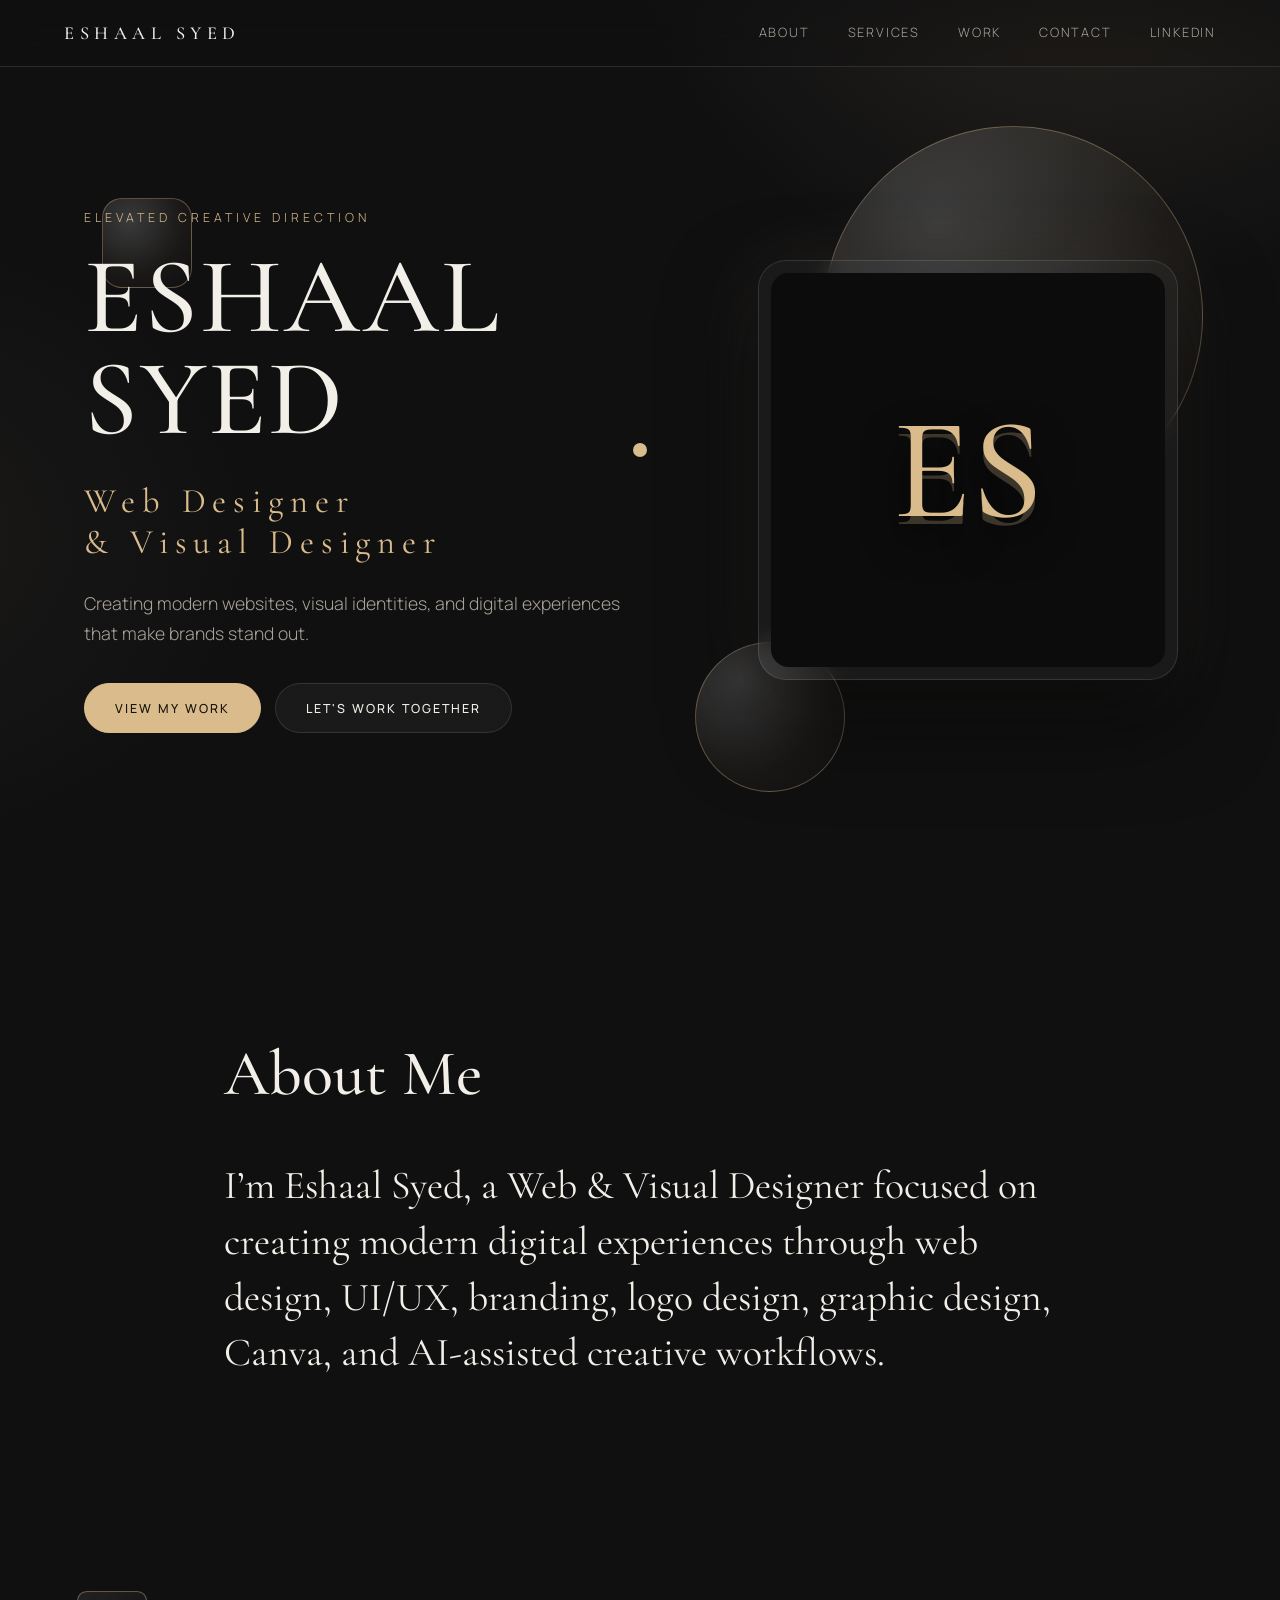
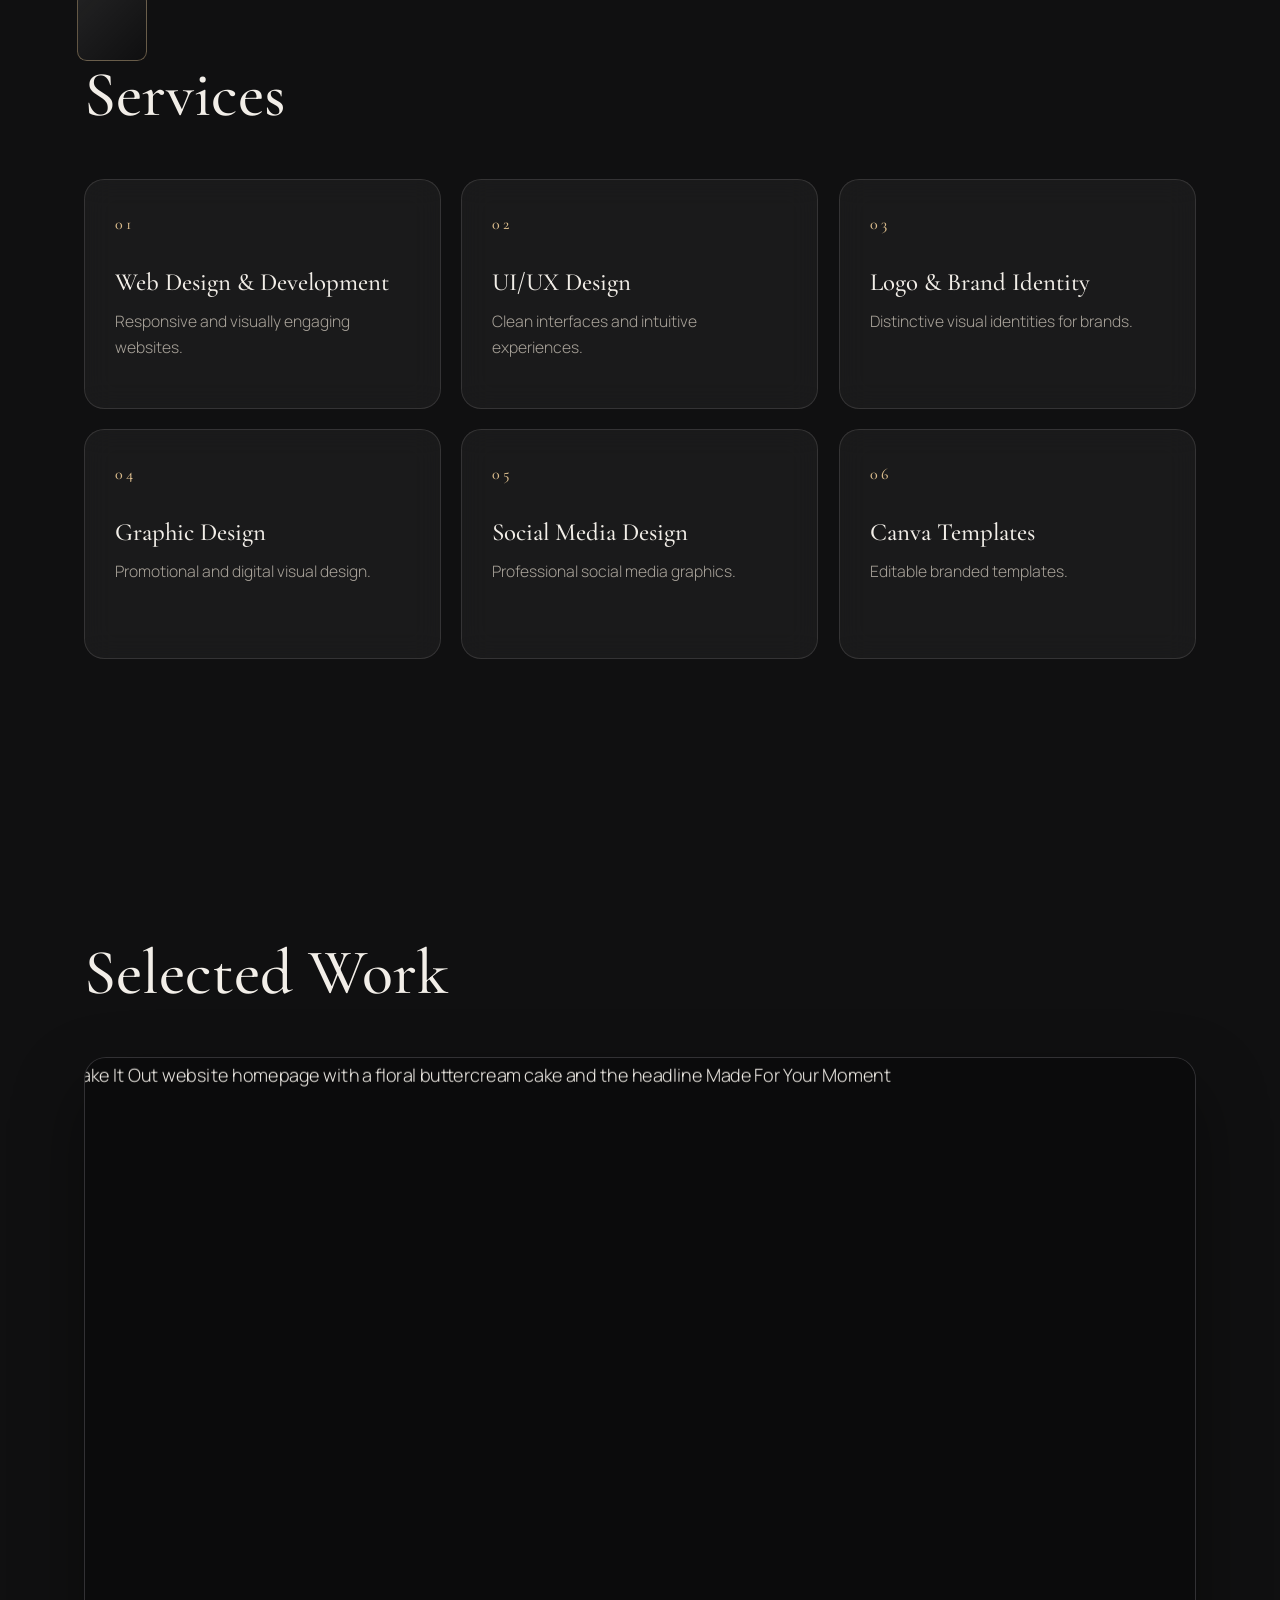
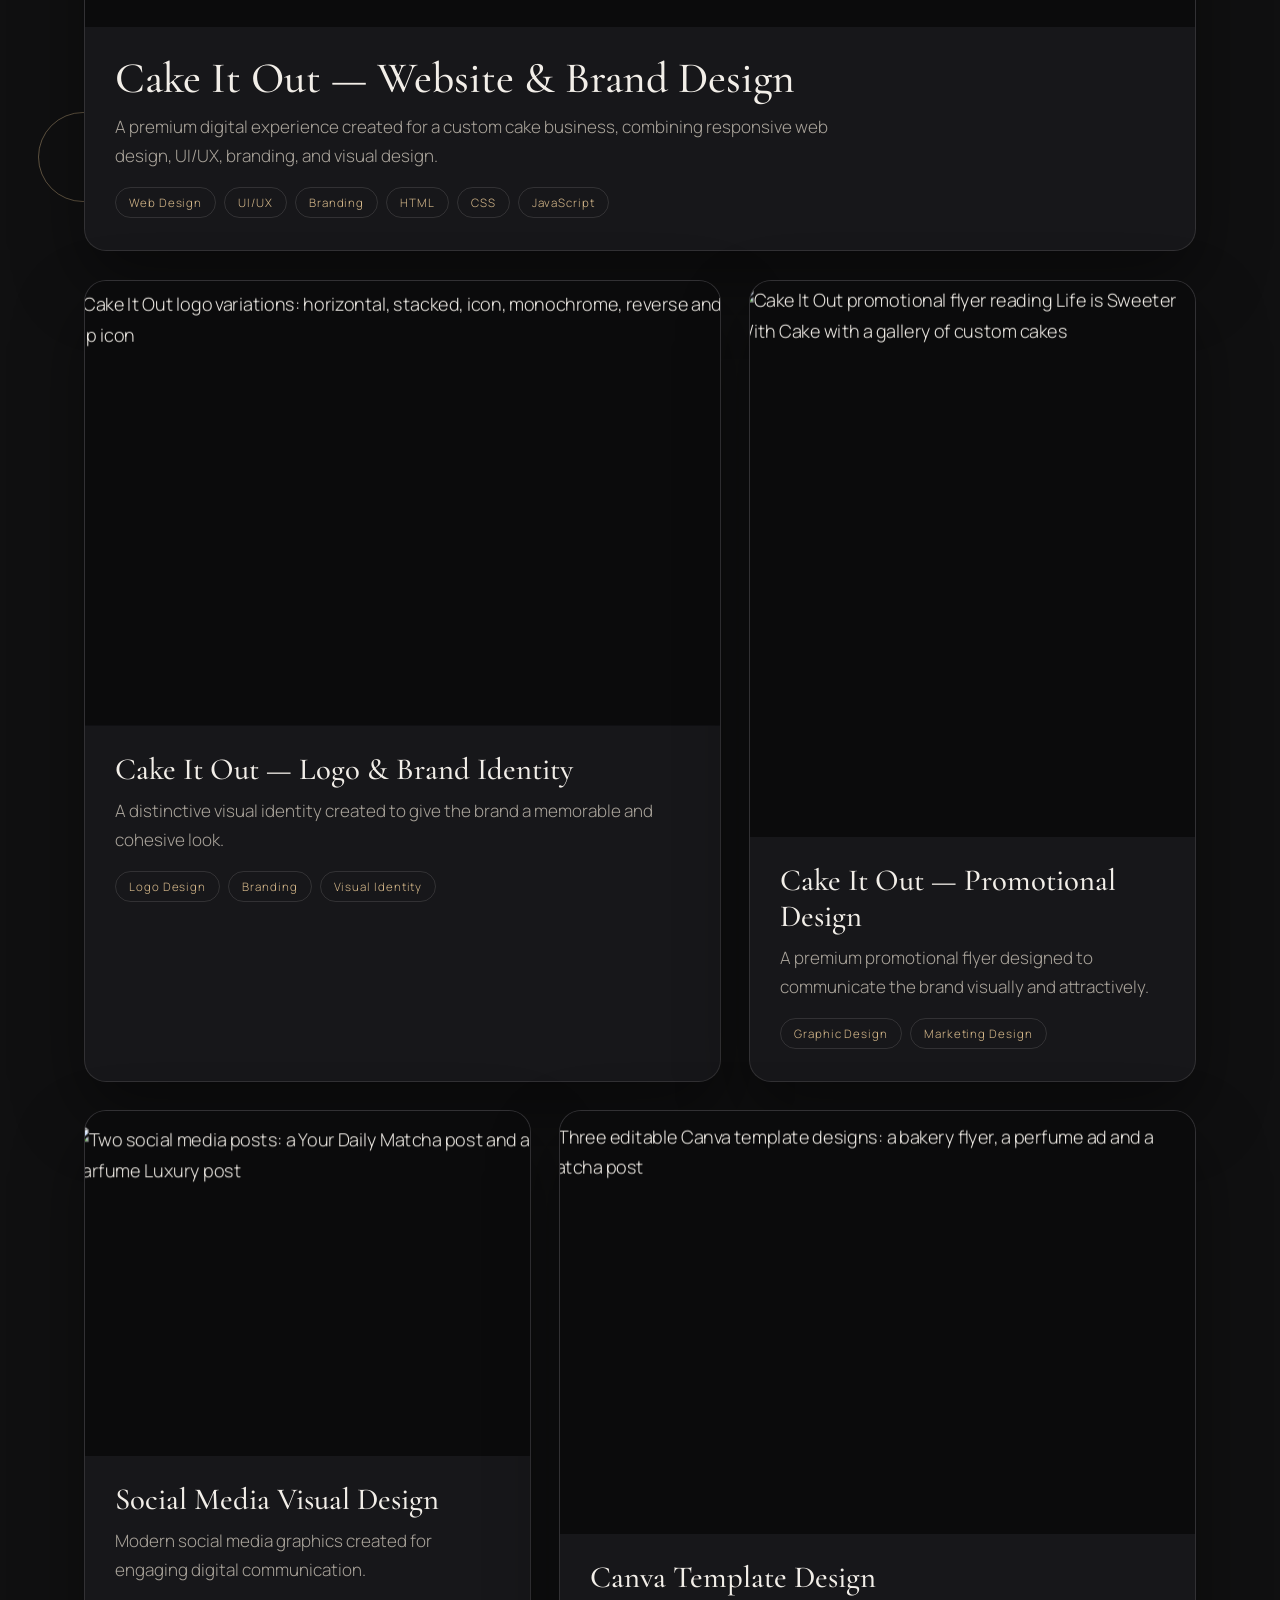
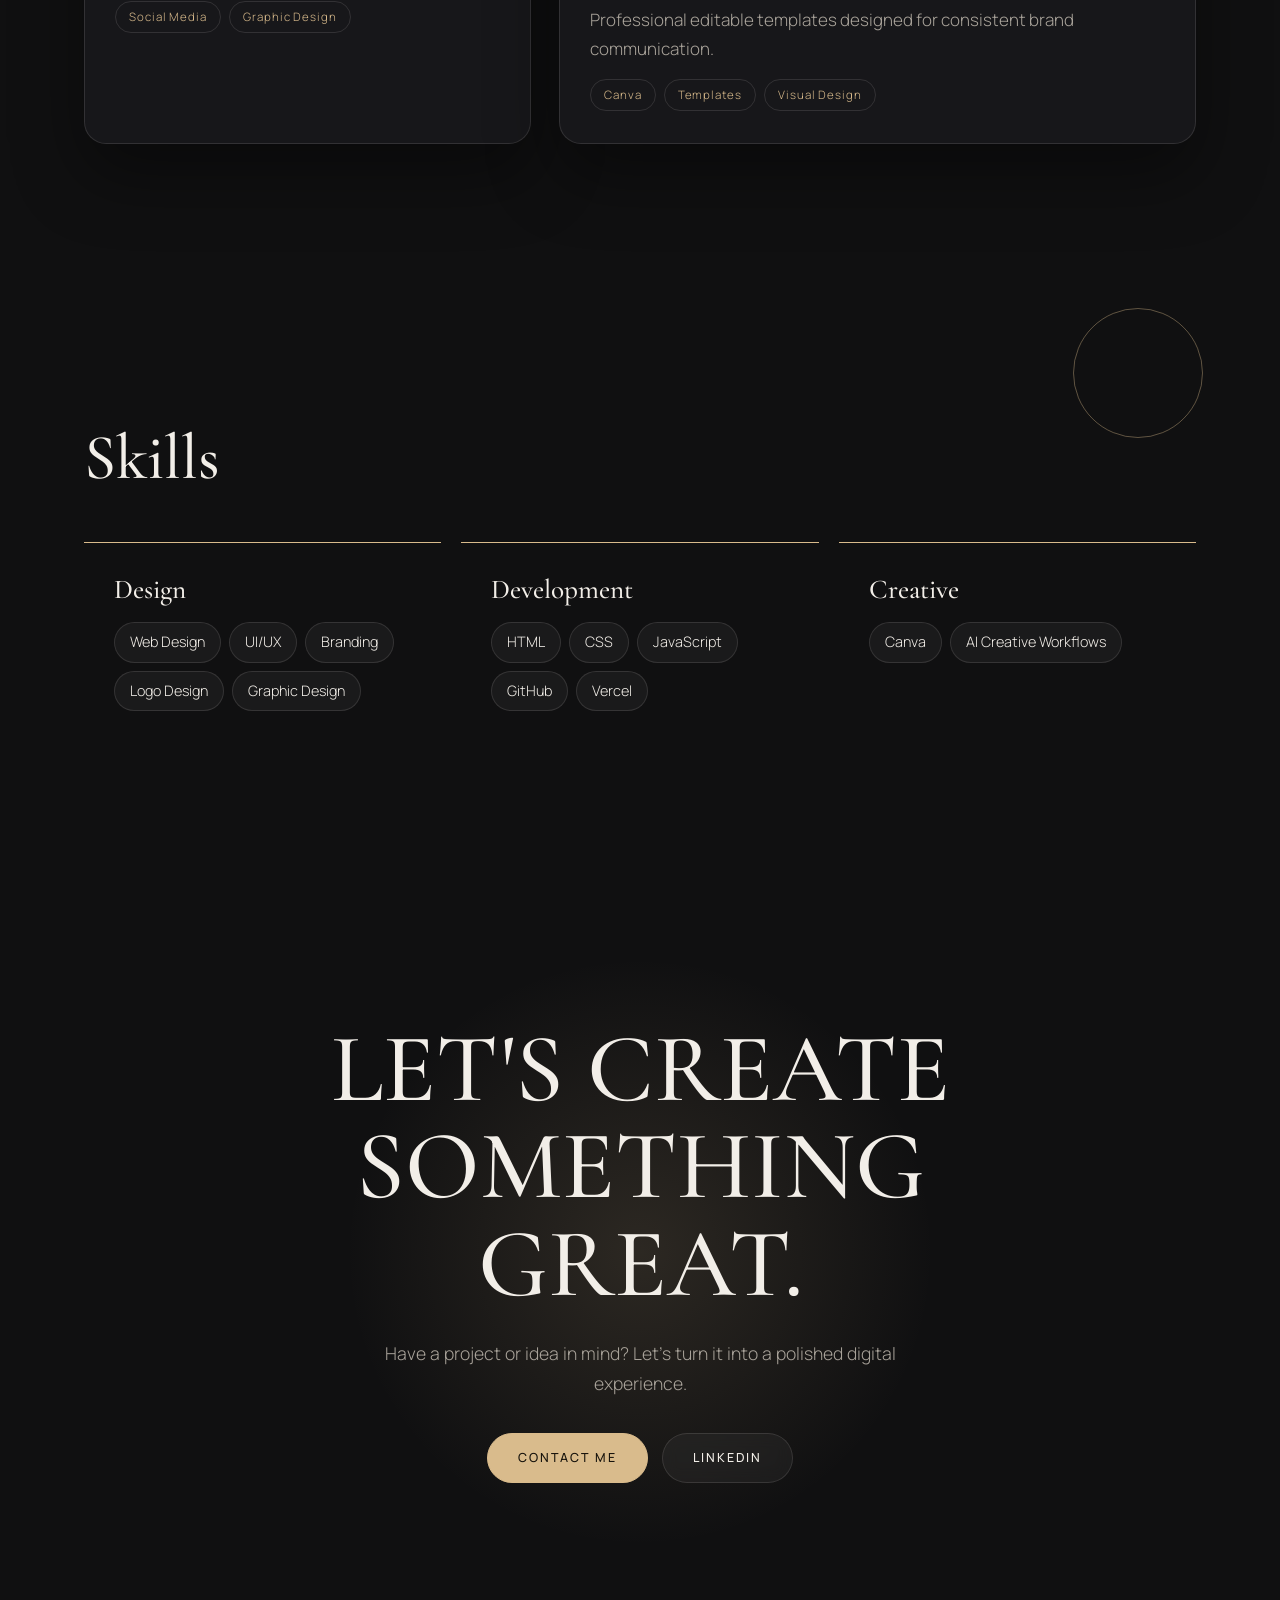
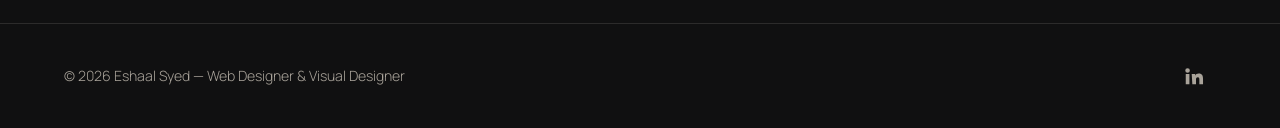
==== index.html @ ae402725 "files" ====
<!DOCTYPE html>
<html lang="en">
<head>
<meta charset="UTF-8">
<meta name="viewport" content="width=device-width, initial-scale=1, viewport-fit=cover">
<title>Eshaal Syed — Web Designer &amp; Visual Designer</title>
<meta name="description" content="Portfolio of Eshaal Syed: web design, UI/UX, branding, logo and graphic design.">
<meta name="theme-color" content="#101011">
<link rel="icon" href="images/eshaal-profile.png">
<link rel="preconnect" href="https://fonts.googleapis.com">
<link rel="preconnect" href="https://fonts.gstatic.com" crossorigin>
<link href="https://fonts.googleapis.com/css2?family=Cormorant+Garamond:wght@400;500;600&family=Manrope:wght@300;400;500;600&display=swap" rel="stylesheet">
<link rel="stylesheet" href="style.css">
</head>
<body>
<a class="skip" href="#about">Skip to content</a>
<div class="cursor" aria-hidden="true"><span>VIEW</span></div>

<header class="nav" id="nav">
  <a class="brand" href="#top">ESHAAL SYED</a>
  <button class="burger" aria-label="Open menu" aria-expanded="false" aria-controls="menu"><i></i><i></i></button>
  <nav id="menu" aria-label="Main">
    <a href="#about">About</a>
    <a href="#services">Services</a>
    <a href="#work">Work</a>
    <a href="#contact">Contact</a>
    <a href="https://www.linkedin.com/in/eshaal-syed-design" target="_blank" rel="noopener">LinkedIn</a>
  </nav>
</header>

<main id="top">
<section class="hero">
  <div class="orbs" aria-hidden="true"><b></b><b></b><b></b></div>
  <canvas id="scene" aria-hidden="true"></canvas>
  <div class="wrap hero-grid">
    <div class="hero-copy">
      <p class="kicker rv">Elevated creative direction</p>
      <h1><span class="line"><span>ESHAAL SYED</span></span></h1>
      <h2 class="sub rv">Web Designer<br>&amp; Visual Designer</h2>
      <p class="lead rv">Creating modern websites, visual identities, and digital experiences that make brands stand out.</p>
      <div class="btns rv">
        <a class="btn gold magnetic" href="#work">VIEW MY WORK</a>
        <a class="btn ghost magnetic" href="#contact">LET'S WORK TOGETHER</a>
      </div>
    </div>
    <div class="hero-art rv">
      <div class="portrait tilt">
        <img src="images/eshaal-profile.png" width="1000" height="1000" alt="Eshaal Syed monogram logo: a serif E with a gold script S and the tagline Elevated Creative Direction" fetchpriority="high"
             onerror="this.replaceWith(Object.assign(document.createElement('div'),{className:'mono',textContent:'ES'}))">
      </div>
    </div>
  </div>
</section>

<section id="about" class="sec">
  <div class="wrap narrow">
    <h2 class="h rv">About Me</h2>
    <p class="about rv">I’m Eshaal Syed, a Web &amp; Visual Designer focused on creating modern digital experiences through web design, UI/UX, branding, logo design, graphic design, Canva, and AI-assisted creative workflows.</p>
  </div>
</section>

<section id="services" class="sec">
  <div class="wrap">
    <h2 class="h rv">Services</h2>
    <div class="services">
      <div class="svc glass tilt rv"><span class="n">01</span><h3>Web Design &amp; Development</h3><p>Responsive and visually engaging websites.</p></div>
      <div class="svc glass tilt rv"><span class="n">02</span><h3>UI/UX Design</h3><p>Clean interfaces and intuitive experiences.</p></div>
      <div class="svc glass tilt rv"><span class="n">03</span><h3>Logo &amp; Brand Identity</h3><p>Distinctive visual identities for brands.</p></div>
      <div class="svc glass tilt rv"><span class="n">04</span><h3>Graphic Design</h3><p>Promotional and digital visual design.</p></div>
      <div class="svc glass tilt rv"><span class="n">05</span><h3>Social Media Design</h3><p>Professional social media graphics.</p></div>
      <div class="svc glass tilt rv"><span class="n">06</span><h3>Canva Templates</h3><p>Editable branded templates.</p></div>
    </div>
  </div>
</section>

<section id="work" class="sec">
  <div class="wrap">
    <h2 class="h rv">Selected Work</h2>
    <div class="work">
      <article class="project p1 rv" data-cursor>
        <div class="tilt card">
          <div class="media"><img src="images/cake-it-out-website.png" width="1440" height="900" loading="lazy" alt="Cake It Out website homepage with a floral buttercream cake and the headline Made For Your Moment"></div>
          <div class="info"><h3>Cake It Out — Website &amp; Brand Design</h3>
          <p>A premium digital experience created for a custom cake business, combining responsive web design, UI/UX, branding, and visual design.</p>
          <ul class="tags"><li>Web Design</li><li>UI/UX</li><li>Branding</li><li>HTML</li><li>CSS</li><li>JavaScript</li></ul></div>
        </div>
      </article>
      <article class="project p2 rv" data-cursor>
        <div class="tilt card">
          <div class="media"><img src="images/cake-it-out-logo.png" width="1536" height="1024" loading="lazy" alt="Cake It Out logo variations: horizontal, stacked, icon, monochrome, reverse and app icon"></div>
          <div class="info"><h3>Cake It Out — Logo &amp; Brand Identity</h3>
          <p>A distinctive visual identity created to give the brand a memorable and cohesive look.</p>
          <ul class="tags"><li>Logo Design</li><li>Branding</li><li>Visual Identity</li></ul></div>
        </div>
      </article>
      <article class="project p3 rv" data-cursor>
        <div class="tilt card">
          <div class="media top"><img src="images/cake-it-out-flyer.png" width="1024" height="1536" loading="lazy" alt="Cake It Out promotional flyer reading Life is Sweeter With Cake with a gallery of custom cakes"></div>
          <div class="info"><h3>Cake It Out — Promotional Design</h3>
          <p>A premium promotional flyer designed to communicate the brand visually and attractively.</p>
          <ul class="tags"><li>Graphic Design</li><li>Marketing Design</li></ul></div>
        </div>
      </article>
      <article class="project p4 rv" data-cursor>
        <div class="tilt card">
          <div class="media"><img src="images/social-media-designs.png" width="1600" height="1000" loading="lazy" alt="Two social media posts: a Your Daily Matcha post and a Parfume Luxury post"></div>
          <div class="info"><h3>Social Media Visual Design</h3>
          <p>Modern social media graphics created for engaging digital communication.</p>
          <ul class="tags"><li>Social Media</li><li>Graphic Design</li></ul></div>
        </div>
      </article>
      <article class="project p5 rv" data-cursor>
        <div class="tilt card">
          <div class="media"><img src="images/canva-templates.png" width="1600" height="1000" loading="lazy" alt="Three editable Canva template designs: a bakery flyer, a perfume ad and a matcha post"></div>
          <div class="info"><h3>Canva Template Design</h3>
          <p>Professional editable templates designed for consistent brand communication.</p>
          <ul class="tags"><li>Canva</li><li>Templates</li><li>Visual Design</li></ul></div>
        </div>
      </article>
    </div>
  </div>
</section>

<section id="skills" class="sec">
  <div class="wrap">
    <h2 class="h rv">Skills</h2>
    <div class="skills">
      <div class="rv"><h3>Design</h3><ul><li>Web Design</li><li>UI/UX</li><li>Branding</li><li>Logo Design</li><li>Graphic Design</li></ul></div>
      <div class="rv"><h3>Development</h3><ul><li>HTML</li><li>CSS</li><li>JavaScript</li><li>GitHub</li><li>Vercel</li></ul></div>
      <div class="rv"><h3>Creative</h3><ul><li>Canva</li><li>AI Creative Workflows</li></ul></div>
    </div>
  </div>
</section>

<section id="contact" class="sec contact">
  <div class="wrap narrow">
    <h2 class="big rv">LET'S CREATE SOMETHING GREAT.</h2>
    <p class="lead rv">Have a project or idea in mind? Let’s turn it into a polished digital experience.</p>
    <div class="btns rv">
      <a class="btn gold magnetic" href="https://www.linkedin.com/in/eshaal-syed-design" target="_blank" rel="noopener">CONTACT ME</a>
      <a class="btn ghost magnetic" href="https://www.linkedin.com/in/eshaal-syed-design" target="_blank" rel="noopener">LINKEDIN</a>
    </div>
  </div>
</section>
</main>

<footer class="foot">
  <p>© 2026 Eshaal Syed — Web Designer &amp; Visual Designer</p>
  <a href="https://www.linkedin.com/in/eshaal-syed-design" target="_blank" rel="noopener" aria-label="Eshaal Syed on LinkedIn">
    <svg viewBox="0 0 24 24" width="22" height="22" fill="currentColor" aria-hidden="true"><path d="M4.98 3.5a2.5 2.5 0 1 1 0 5 2.5 2.5 0 0 1 0-5zM3 9.75h4V21H3zM9.5 9.75h3.8v1.6h.06c.53-1 1.82-2 3.75-2 4 0 4.74 2.6 4.74 6V21h-4v-5c0-1.2-.02-2.75-1.7-2.75s-1.96 1.3-1.96 2.65V21h-4z"/></svg>
  </a>
</footer>

<script type="module" src="script.js"></script>
</body>
</html>
---- style.css ----
:root{
  --bg:#101011; --bg2:#17171a; --ink:#f2eee8; --mute:#a9a39a; --gold:#d9bb8c; --line:rgba(242,238,232,.12);
  --glass:rgba(255,255,255,.045); --serif:"Cormorant Garamond",Georgia,serif; --sans:"Manrope",system-ui,sans-serif;
  --pad:clamp(20px,5vw,72px);
}
*{box-sizing:border-box;margin:0;padding:0}
html{scroll-behavior:smooth;scroll-padding-top:80px;-webkit-text-size-adjust:100%}
body{background:var(--bg);color:var(--ink);font:300 1.0625rem/1.7 var(--sans);overflow-x:hidden;
  background-image:radial-gradient(60vw 50vw at 85% -10%,rgba(217,187,140,.12),transparent 60%),radial-gradient(50vw 40vw at -10% 60%,rgba(217,187,140,.06),transparent 60%);background-attachment:fixed}
img{display:block;max-width:100%;height:auto}
a{color:inherit;text-decoration:none}
ul{list-style:none}
:focus-visible{outline:2px solid var(--gold);outline-offset:3px;border-radius:4px}
.skip{position:absolute;left:-999px;top:8px;background:var(--gold);color:#111;padding:8px 14px;z-index:99}
.skip:focus{left:8px}
.wrap{width:min(1240px,100%);margin:0 auto;padding:0 var(--pad)}
.narrow{max-width:960px}

/* nav */
.nav{position:fixed;inset:0 0 auto;z-index:50;display:flex;justify-content:space-between;align-items:center;padding:16px var(--pad);
  padding-top:calc(16px + env(safe-area-inset-top,0px));backdrop-filter:blur(16px) saturate(140%);-webkit-backdrop-filter:blur(16px) saturate(140%);
  background:linear-gradient(rgba(16,16,17,.6),rgba(16,16,17,.25));border-bottom:1px solid var(--line)}
.brand{font:500 1.15rem var(--serif);letter-spacing:.3em}
.nav nav{display:flex;gap:clamp(18px,3vw,38px);font-size:.8rem;letter-spacing:.14em;text-transform:uppercase}
.nav nav a{position:relative;padding:6px 0;color:var(--mute);transition:color .3s}
.nav nav a:hover{color:var(--ink)}
.nav nav a::after{content:"";position:absolute;left:0;bottom:0;height:1px;width:100%;background:var(--gold);transform:scaleX(0);transform-origin:left;transition:transform .35s}
.nav nav a:hover::after{transform:scaleX(1)}
.burger{display:none;background:none;border:0;width:44px;height:44px;position:relative;cursor:pointer;color:var(--ink)}
.burger i{position:absolute;left:11px;right:11px;height:1.5px;background:currentColor;transition:transform .3s,top .3s}
.burger i:first-child{top:18px}.burger i:last-child{top:25px}
.burger[aria-expanded=true] i:first-child{top:21px;transform:rotate(45deg)}
.burger[aria-expanded=true] i:last-child{top:21px;transform:rotate(-45deg)}

/* hero */
.hero{position:relative;min-height:100svh;display:flex;align-items:center;padding:110px 0 70px;overflow:hidden}
#scene{position:absolute;inset:0;width:100%;height:100%;z-index:0;pointer-events:none;opacity:0;transition:opacity 1.2s}
.has3d #scene{opacity:1}
.hero-grid{position:relative;z-index:2;display:grid;grid-template-columns:1.15fr .85fr;gap:40px;align-items:center}
.kicker{font-size:.78rem;letter-spacing:.32em;text-transform:uppercase;color:var(--gold);margin-bottom:18px}
h1{font:500 clamp(2.9rem,8.4vw,7.4rem)/.95 var(--serif);letter-spacing:.02em}
h1 .line{display:block;overflow:hidden;padding-bottom:.08em}
h1 .line span{display:block}
.ready h1 .line span{transform:translateY(105%);animation:rise 1.2s .15s cubic-bezier(.2,.8,.2,1) forwards}
@keyframes rise{to{transform:none}}
.sub{font:400 clamp(1.3rem,2.7vw,2.15rem)/1.2 var(--serif);letter-spacing:.2em;color:var(--gold);margin:22px 0 26px}
.lead{max-width:34rem;color:var(--mute);font-size:1.1rem}
.btns{display:flex;flex-wrap:wrap;gap:14px;margin-top:34px}
.btn{display:inline-flex;align-items:center;justify-content:center;min-height:50px;padding:0 30px;border-radius:999px;font-size:.78rem;font-weight:500;letter-spacing:.16em;border:1px solid var(--gold);transition:background .3s,color .3s,box-shadow .3s,transform .25s}
.btn.gold{background:var(--gold);color:#17130c}
.btn.gold:hover{box-shadow:0 0 34px rgba(217,187,140,.4)}
.btn.ghost{color:var(--ink);border-color:var(--line);background:var(--glass);backdrop-filter:blur(8px)}
.btn.ghost:hover{border-color:var(--gold);color:var(--gold)}
.hero-art{display:flex;justify-content:center}
.portrait{width:min(420px,100%);aspect-ratio:1;border-radius:28px;border:1px solid var(--line);background:var(--glass);backdrop-filter:blur(10px);padding:12px;box-shadow:0 40px 90px rgba(0,0,0,.55),0 0 80px rgba(217,187,140,.1);animation:bob 7s ease-in-out infinite}
.portrait img,.mono{width:100%;height:100%;border-radius:18px;object-fit:cover}
.mono{display:grid;place-items:center;font:500 9rem var(--serif);color:var(--gold);background:#0c0c0d;text-shadow:0 8px 0 rgba(217,187,140,.25),0 20px 40px #000}
@keyframes bob{50%{translate:0 -14px}}

/* css fallback orbs (hidden when WebGL runs) */
.orbs{position:absolute;inset:0;z-index:0;overflow:hidden;transition:opacity 1s}
.has3d .orbs{opacity:0;visibility:hidden}
.orbs b{position:absolute;border-radius:50%;border:1px solid rgba(217,187,140,.35);background:radial-gradient(circle at 30% 25%,rgba(255,255,255,.18),rgba(217,187,140,.05) 60%,transparent);animation:bob 9s ease-in-out infinite}
.orbs b:nth-child(1){width:min(34vw,380px);aspect-ratio:1;right:6%;top:14%}
.orbs b:nth-child(2){width:min(14vw,150px);aspect-ratio:1;right:34%;bottom:12%;animation-delay:-3s}
.orbs b:nth-child(3){width:min(9vw,90px);aspect-ratio:1;left:8%;top:22%;animation-delay:-5s;border-radius:22%}

/* sections */
.sec{position:relative;padding:clamp(70px,11vw,140px) 0}
.h{font:500 clamp(2.2rem,5vw,4rem)/1.05 var(--serif);margin-bottom:clamp(28px,4vw,52px)}
.about{font:400 clamp(1.5rem,3.1vw,2.5rem)/1.4 var(--serif)}
.glass{background:var(--glass);border:1px solid var(--line);backdrop-filter:blur(14px);-webkit-backdrop-filter:blur(14px)}

/* tilt (shared) */
.tilt{position:relative;transform:perspective(1000px) rotateX(var(--rx,0deg)) rotateY(var(--ry,0deg));transition:transform .6s cubic-bezier(.2,.8,.2,1),box-shadow .4s,border-color .4s;will-change:transform}
.tilt.moving{transition:transform .08s linear,box-shadow .4s,border-color .4s}
.tilt::after{content:"";position:absolute;inset:0;border-radius:inherit;pointer-events:none;opacity:0;transition:opacity .4s;
  background:radial-gradient(circle 260px at var(--mx,50%) var(--my,50%),rgba(255,236,205,.16),transparent 70%)}
.tilt:hover::after{opacity:1}
@media (hover:none){.tilt:active{transform:scale(.985)}}

.services{display:grid;grid-template-columns:repeat(3,1fr);gap:20px}
.svc{padding:34px 30px 38px;border-radius:20px;min-height:230px}
.svc:hover{border-color:rgba(217,187,140,.5);box-shadow:0 24px 60px rgba(0,0,0,.45),0 0 40px rgba(217,187,140,.08)}
.n{display:block;font:500 1rem var(--serif);color:var(--gold);letter-spacing:.2em;margin-bottom:34px}
.svc h3{font:500 1.55rem/1.2 var(--serif);margin-bottom:10px}
.svc p{color:var(--mute);font-size:.98rem}

/* work */
.work{display:grid;grid-template-columns:repeat(12,1fr);gap:28px}
.p1{grid-column:span 12}.p2{grid-column:span 7}.p3{grid-column:span 5}.p4{grid-column:span 5}.p5{grid-column:span 7}
.project{display:block}
.card{border-radius:22px;overflow:hidden;background:var(--bg2);border:1px solid var(--line);height:100%;display:flex;flex-direction:column;box-shadow:0 30px 70px rgba(0,0,0,.4)}
.card:hover{border-color:rgba(217,187,140,.45);box-shadow:0 40px 90px rgba(0,0,0,.55),0 0 60px rgba(217,187,140,.1)}
.media{position:relative;overflow:hidden;aspect-ratio:3/2;background:#0b0b0c;flex:none}
.p1 .media{aspect-ratio:16/8.2}
.p3 .media,.p4 .media{aspect-ratio:4/3.1}
.p3 .media{aspect-ratio:4/5}
.p2 .media{aspect-ratio:3/2.1}
.media img{width:100%;height:100%;object-fit:cover;transform:translate3d(0,var(--py,0px),0) scale(1.06);transition:transform 1.1s cubic-bezier(.2,.8,.2,1)}
.media.top img{object-position:top}
.card:hover .media img{transform:translate3d(0,var(--py,0px),0) scale(1.1)}
.ready .project .media{clip-path:inset(0 0 100% 0);transition:clip-path 1.2s cubic-bezier(.7,0,.2,1)}
.ready .project.in .media{clip-path:inset(0)}
.info{padding:26px 30px 32px;display:flex;flex-direction:column;gap:10px}
.info h3{font:500 clamp(1.5rem,2.4vw,2.1rem)/1.15 var(--serif)}
.p1 .info h3{font-size:clamp(1.9rem,3.4vw,3rem)}
.info p{color:var(--mute);max-width:46rem}
.tags{display:flex;flex-wrap:wrap;gap:8px;margin-top:6px}
.tags li{font-size:.72rem;letter-spacing:.08em;padding:5px 13px;border:1px solid var(--line);border-radius:999px;color:var(--gold)}

/* skills */
.skills{display:grid;grid-template-columns:repeat(3,1fr);gap:20px}
.skills>div{padding:30px;border-top:1px solid var(--gold)}
.skills h3{font:500 1.7rem var(--serif);margin-bottom:16px}
.skills ul{display:flex;flex-wrap:wrap;gap:8px}
.skills li{padding:7px 15px;border-radius:999px;background:var(--glass);border:1px solid var(--line);font-size:.9rem;transition:border-color .3s,transform .3s}
.skills li:hover{border-color:var(--gold);transform:translateY(-3px)}

/* contact + footer */
.contact{text-align:center;overflow:hidden}
.contact::before{content:"";position:absolute;left:50%;top:50%;width:min(70vw,640px);aspect-ratio:1;translate:-50% -50%;border-radius:50%;background:radial-gradient(circle,rgba(217,187,140,.14),transparent 65%);z-index:-1}
.big{font:500 clamp(2.6rem,7.6vw,6.4rem)/1 var(--serif);margin-bottom:26px}
.contact .lead,.contact .btns{margin-inline:auto;justify-content:center}
.foot{display:flex;justify-content:space-between;align-items:center;gap:16px;padding:30px var(--pad) calc(30px + env(safe-area-inset-bottom,0px));border-top:1px solid var(--line);color:var(--mute);font-size:.88rem}
.foot a{display:grid;place-items:center;width:44px;height:44px;transition:color .3s}
.foot a:hover{color:var(--gold)}

/* decorative 3D (CSS) */
.deco{position:absolute;pointer-events:none;z-index:-1;transform-style:preserve-3d;perspective:600px;animation:bob 10s ease-in-out infinite}
.deco i{display:block;width:100%;height:100%;border-radius:50%;border:1px solid rgba(217,187,140,.4);animation:spin 18s linear infinite}
.deco.cube i{border-radius:14%;background:linear-gradient(135deg,rgba(255,255,255,.08),transparent)}
@keyframes spin{to{transform:rotateX(360deg) rotateY(360deg)}}

/* reveal */
.ready .rv{opacity:0;translate:0 34px;scale:.985;transition:opacity 1s cubic-bezier(.2,.8,.2,1),translate 1s cubic-bezier(.2,.8,.2,1),scale 1s,transform .6s cubic-bezier(.2,.8,.2,1),box-shadow .4s,border-color .4s}
.ready .rv.in{opacity:1;translate:0 0;scale:1}
.ready .tilt.moving{transition:transform .08s linear,opacity 1s,translate 1s,scale 1s,box-shadow .4s,border-color .4s}
.hero .rv{transition-delay:.45s}

/* cursor */
.cursor{position:fixed;left:0;top:0;width:14px;height:14px;margin:-7px 0 0 -7px;border-radius:50%;background:var(--gold);z-index:100;pointer-events:none;display:none;place-items:center;mix-blend-mode:normal;transition:width .35s,height .35s,margin .35s,background .3s}
.cursor span{font-size:.62rem;letter-spacing:.18em;font-weight:600;color:#17130c;opacity:0;transition:opacity .25s}
.cursor.view{width:92px;height:92px;margin:-46px 0 0 -46px}
.cursor.view span{opacity:1}
.cursor.link{width:40px;height:40px;margin:-20px 0 0 -20px;background:rgba(217,187,140,.25)}
@media (hover:hover) and (pointer:fine){.has-cursor{cursor:none}.has-cursor a,.has-cursor button{cursor:none}.has-cursor .cursor{display:grid}}

/* responsive */
@media (max-width:980px){
  .hero-grid{grid-template-columns:1fr}
  .hero-art{order:-1;justify-content:flex-start}.portrait{width:min(240px,60vw)}
  .services,.skills{grid-template-columns:1fr 1fr}
  .p2,.p3,.p4,.p5{grid-column:span 12}
  .p3 .media{aspect-ratio:4/4.4}
}
@media (max-width:720px){
  .burger{display:block}
  .nav nav{position:fixed;inset:0 0 0 auto;width:min(78vw,320px);flex-direction:column;justify-content:center;gap:26px;padding:40px;background:rgba(14,14,15,.96);border-left:1px solid var(--line);font-size:.95rem;transform:translateX(100%);transition:transform .45s cubic-bezier(.2,.8,.2,1)}
  .nav.open nav{transform:none}
  .services,.skills{grid-template-columns:1fr}
  .svc{min-height:0}.n{margin-bottom:18px}
  .info{padding:22px 22px 26px}
  .btn{width:100%}
  .foot{flex-direction:column-reverse;text-align:center}
  .work{gap:20px}
}
@media (prefers-reduced-motion:reduce){
  html{scroll-behavior:auto}
  *,*::before,*::after{animation:none!important;transition-duration:.01ms!important}
  .ready .rv,.ready .project .media{opacity:1;translate:none;scale:1;clip-path:none}
  .ready h1 .line span{transform:none}
}
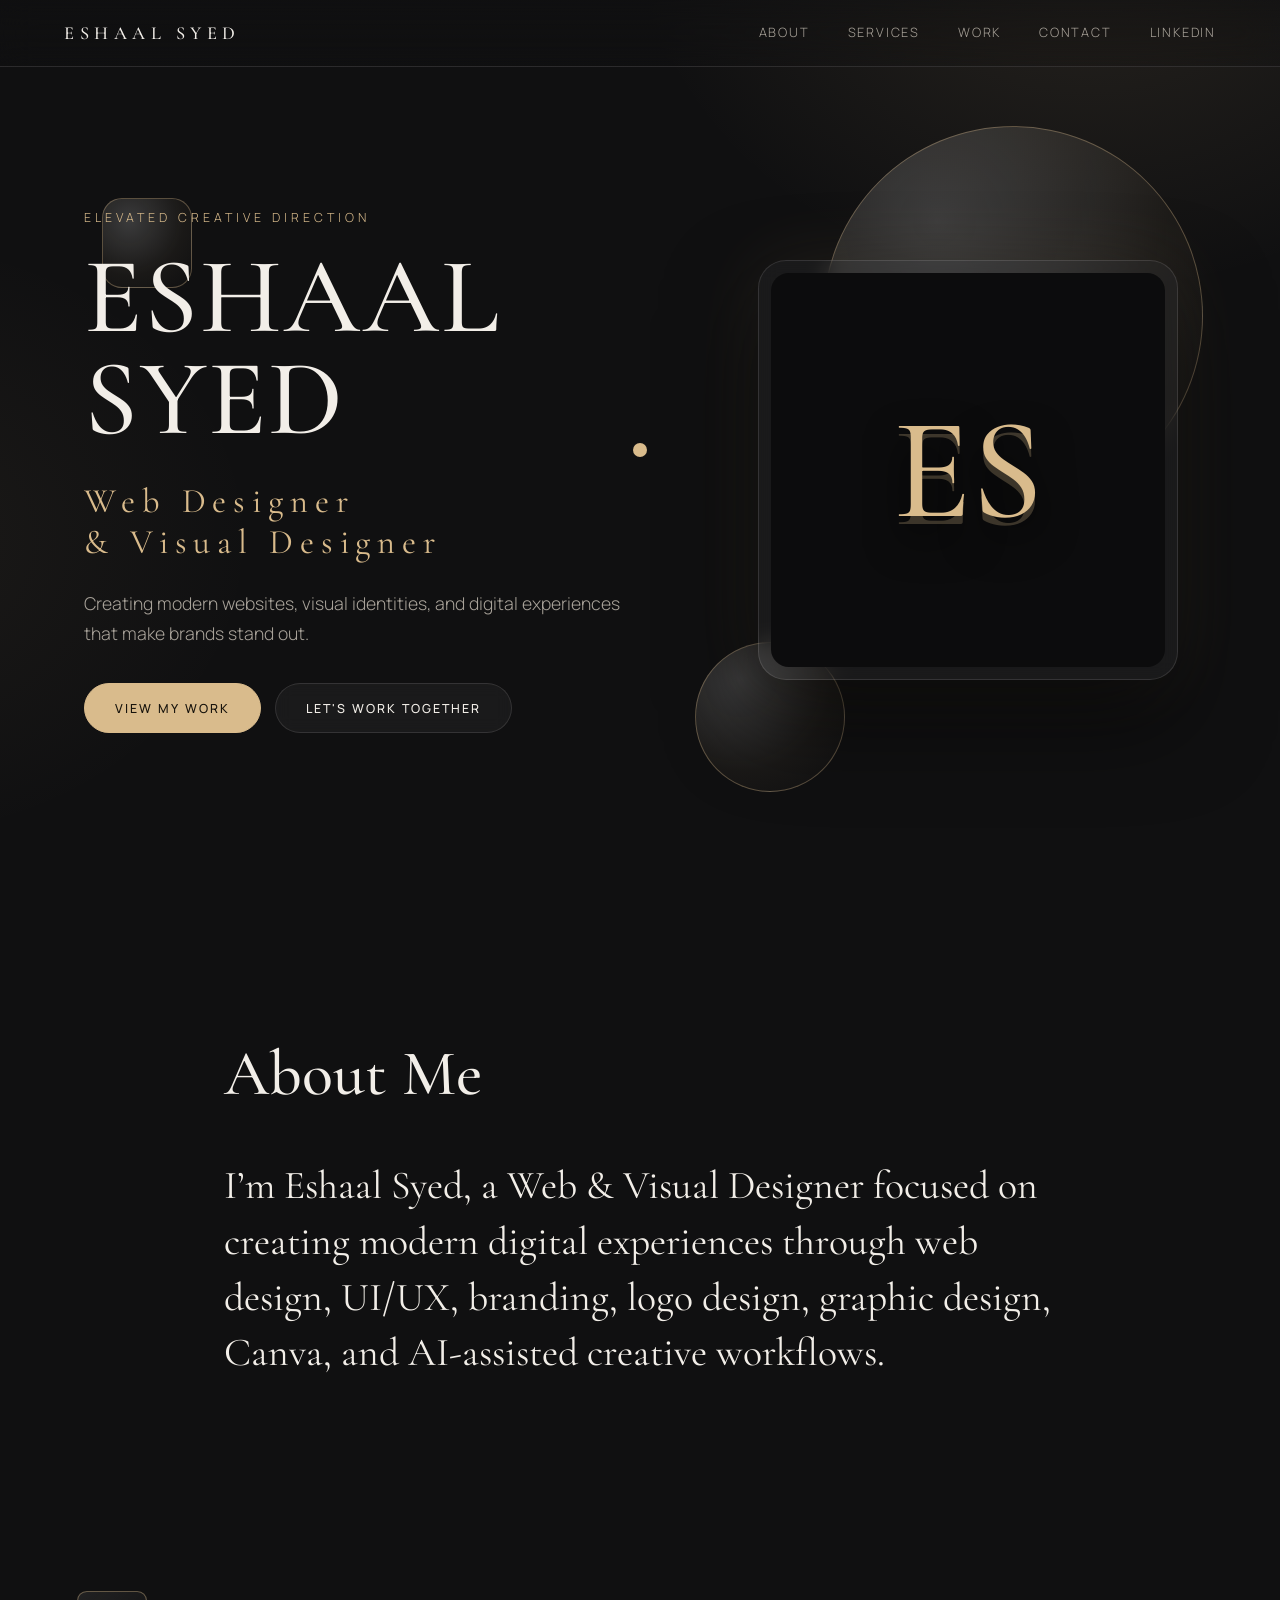
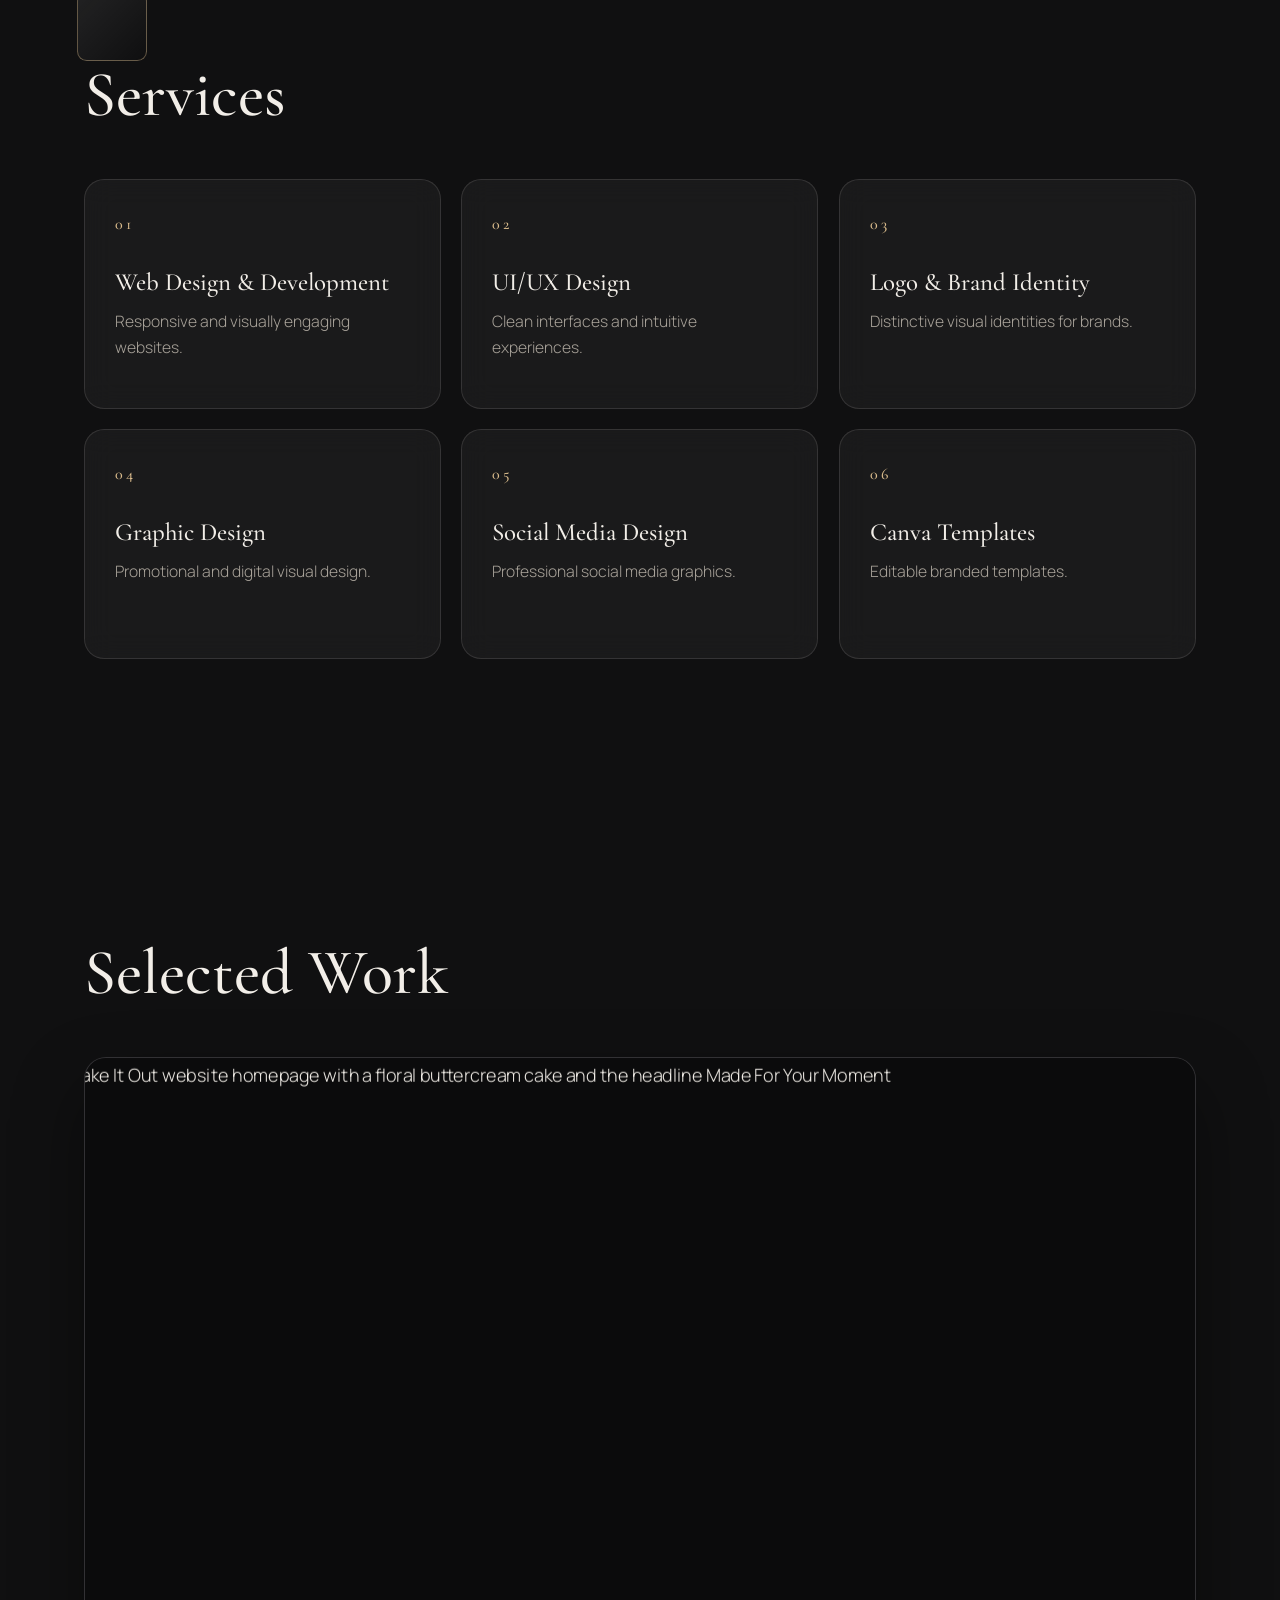
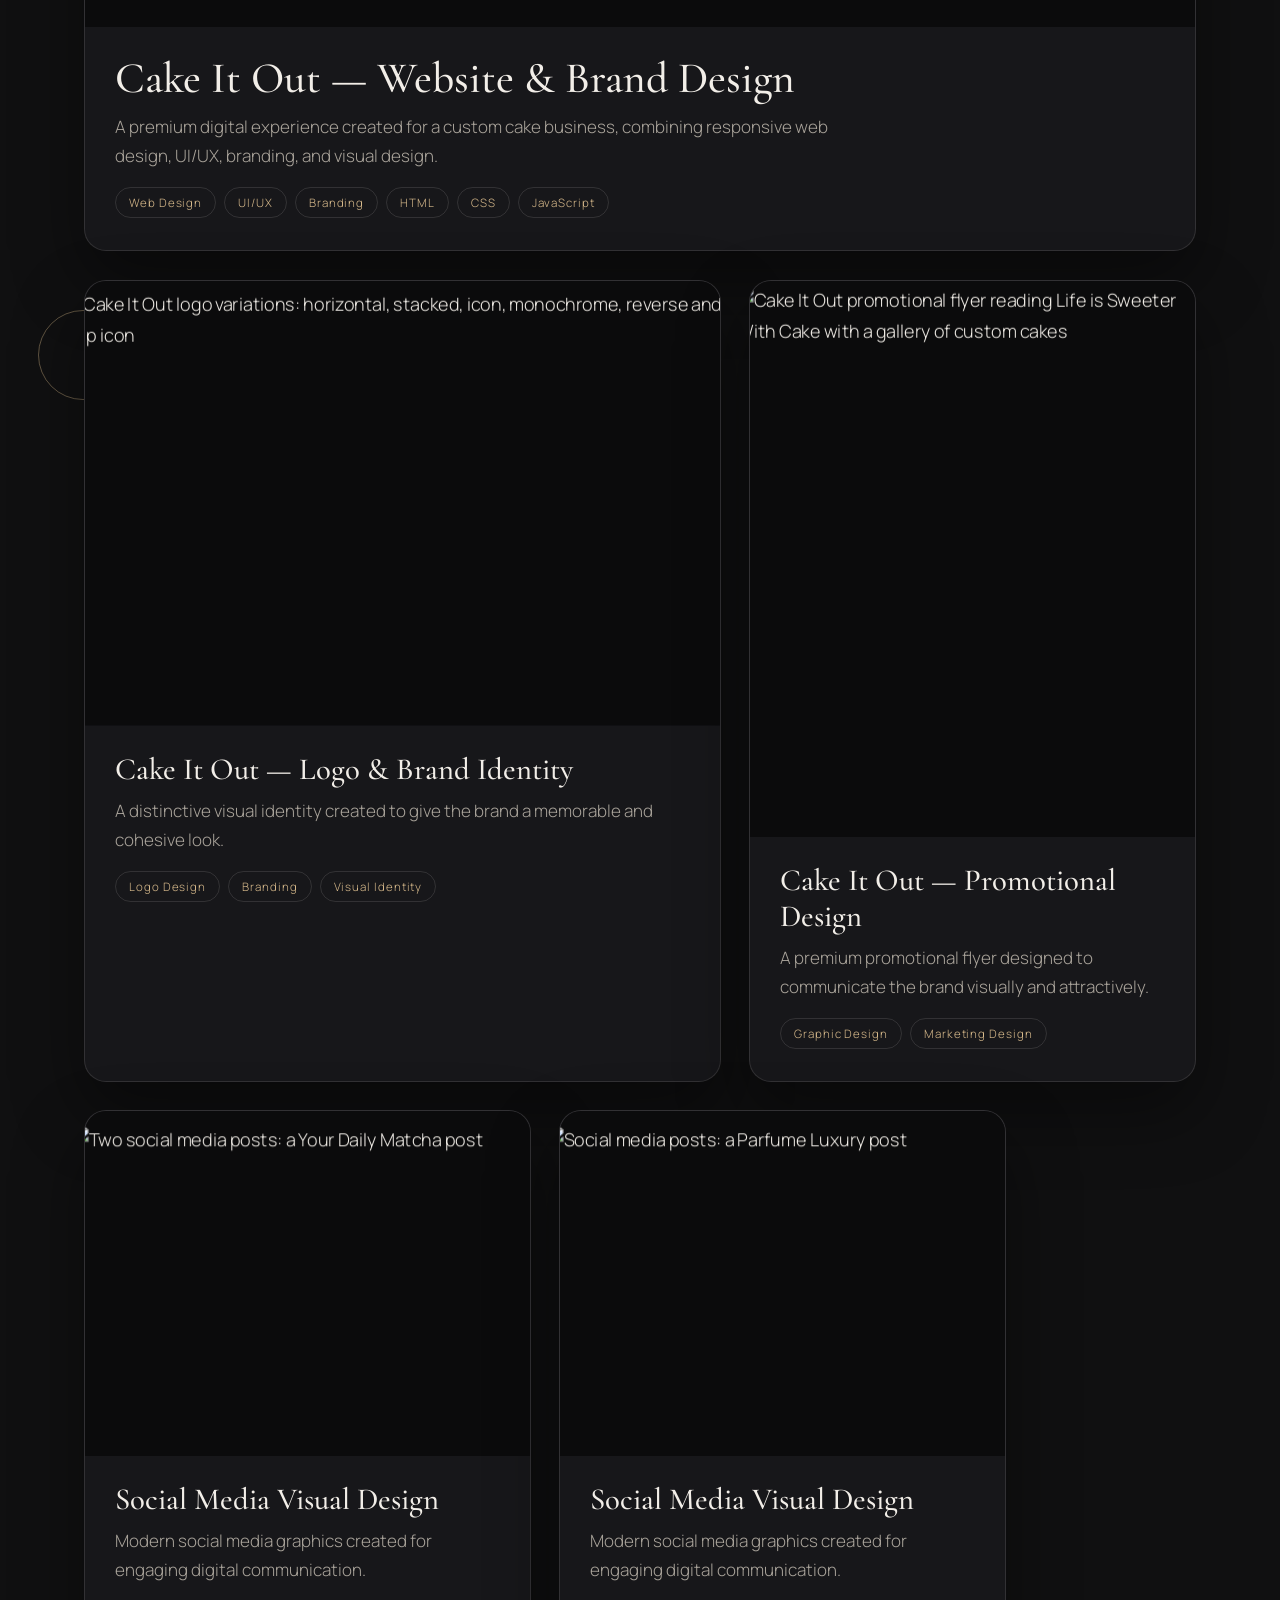
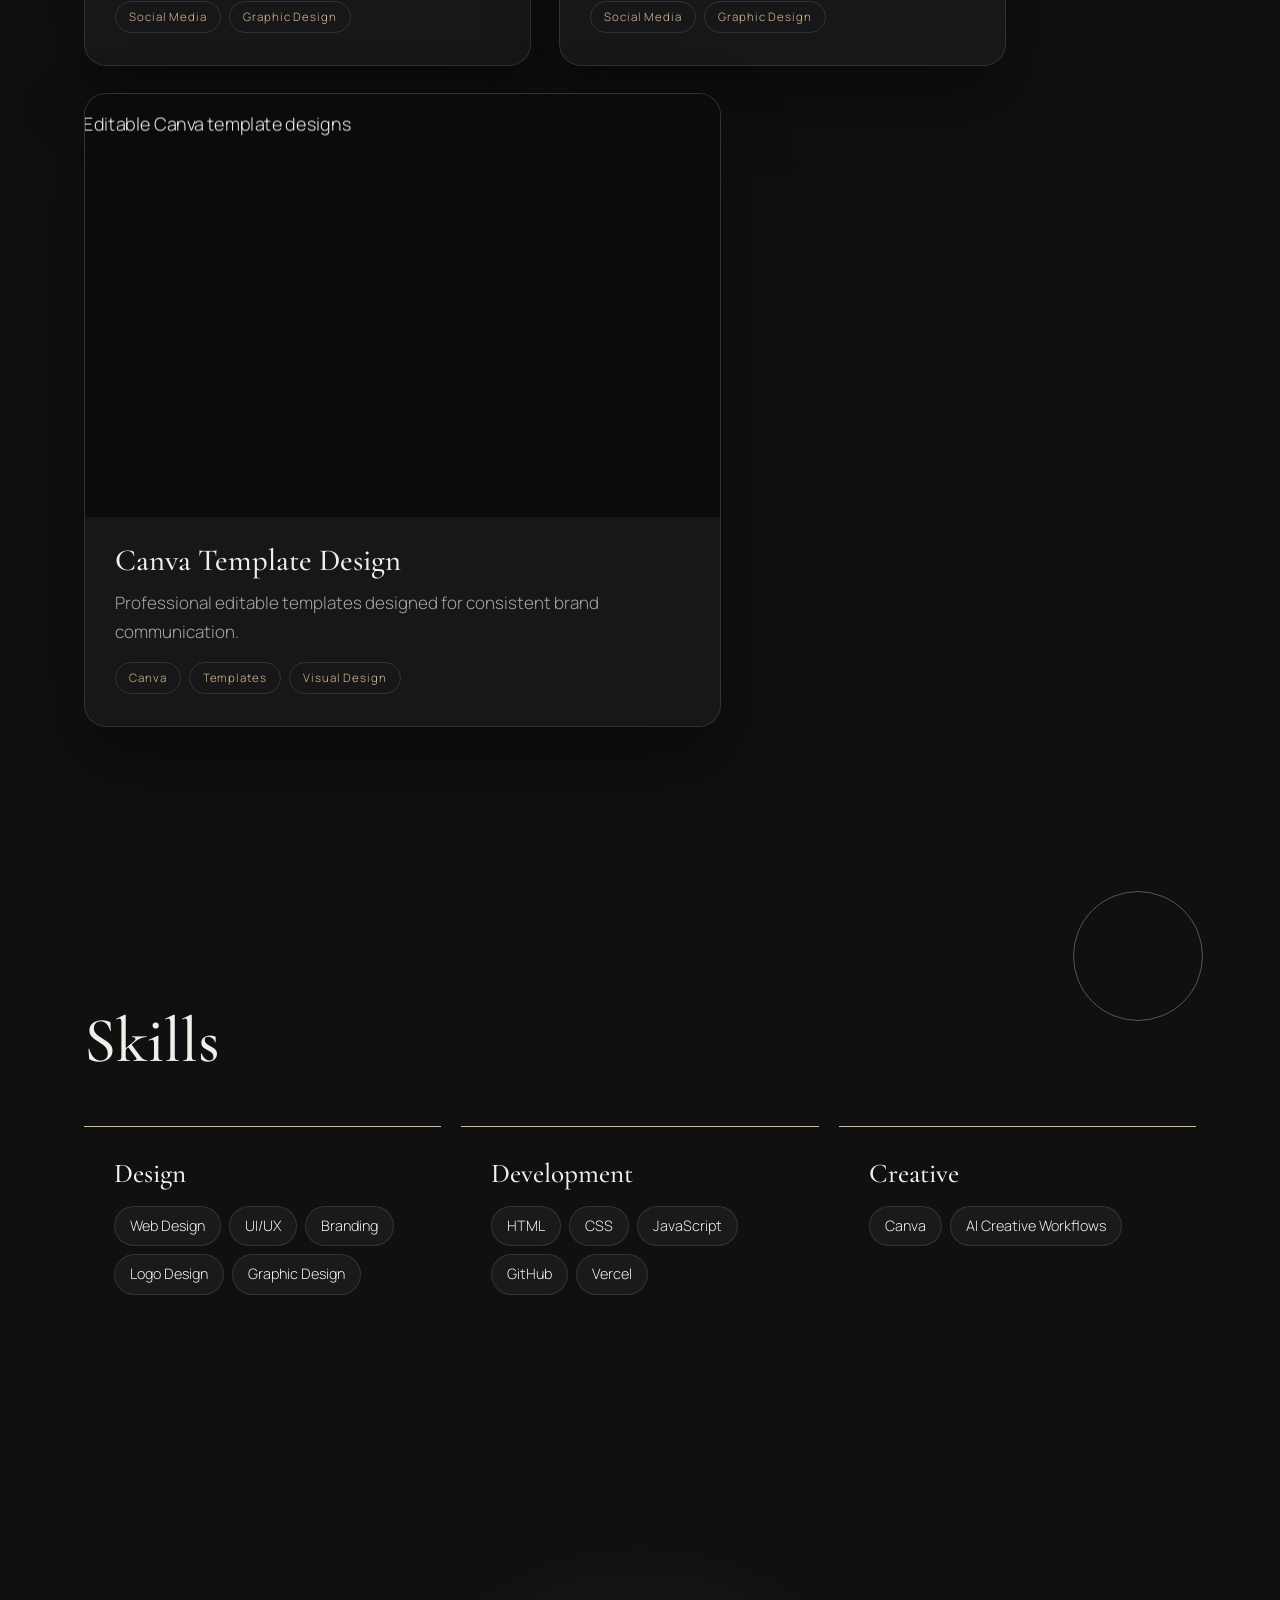
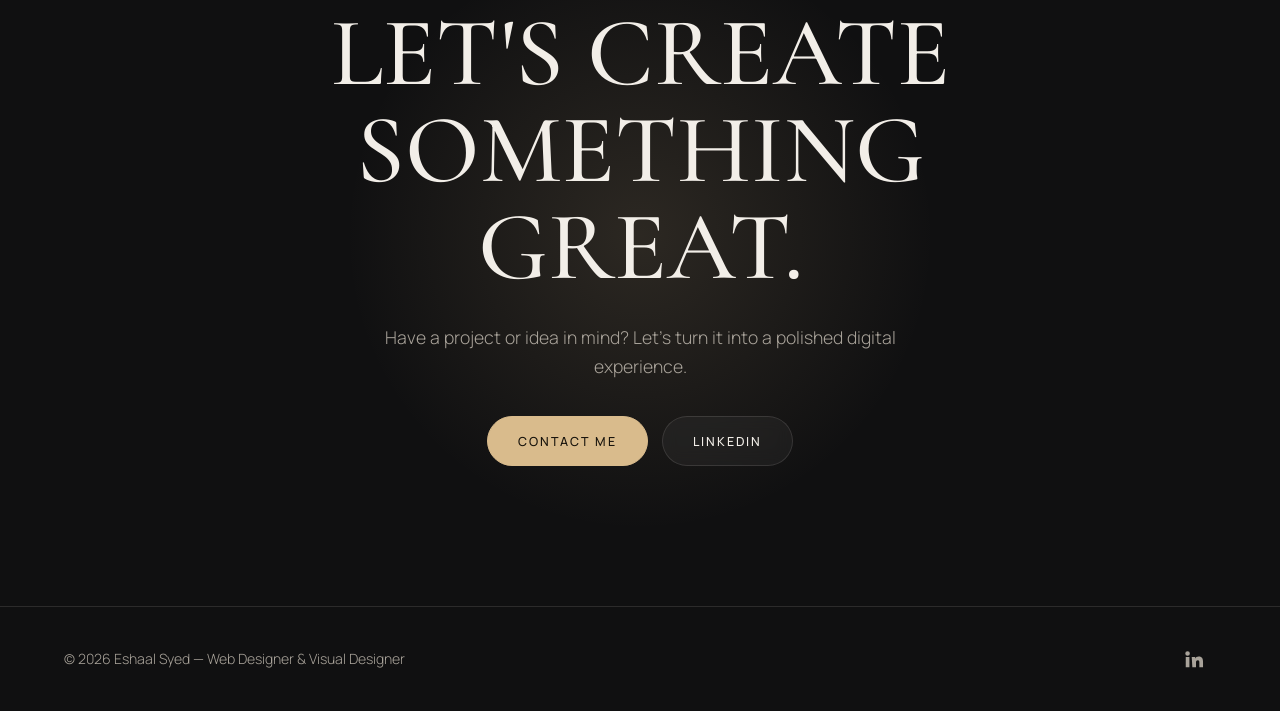
==== commit a5f9b0f8: "Update index.html" ====
--- a/index.html
+++ b/index.html
@@ -103,7 +103,15 @@
       </article>
       <article class="project p4 rv" data-cursor>
         <div class="tilt card">
-          <div class="media"><img src="images/social-media-designs.png" width="1600" height="1000" loading="lazy" alt="Two social media posts: a Your Daily Matcha post and a Parfume Luxury post"></div>
+          <div class="media"><img src="images/social-media-designs.png" width="1600" height="1000" loading="lazy" alt="Two social media posts: a Your Daily Matcha post"></div>
+          <div class="info"><h3>Social Media Visual Design</h3>
+          <p>Modern social media graphics created for engaging digital communication.</p>
+          <ul class="tags"><li>Social Media</li><li>Graphic Design</li></ul></div>
+        </div>
+      </article>
+      <article class="project p4 rv" data-cursor>
+        <div class="tilt card">
+          <div class="media"><img src="images/social-media-designs.png" width="1600" height="1000" loading="lazy" alt="Social media posts: a Parfume Luxury post"></div>
           <div class="info"><h3>Social Media Visual Design</h3>
           <p>Modern social media graphics created for engaging digital communication.</p>
           <ul class="tags"><li>Social Media</li><li>Graphic Design</li></ul></div>
@@ -111,7 +119,7 @@
       </article>
       <article class="project p5 rv" data-cursor>
         <div class="tilt card">
-          <div class="media"><img src="images/canva-templates.png" width="1600" height="1000" loading="lazy" alt="Three editable Canva template designs: a bakery flyer, a perfume ad and a matcha post"></div>
+          <div class="media"><img src="images/canva-templates.png" width="1600" height="1000" loading="lazy" alt="Editable Canva template designs"></div>
           <div class="info"><h3>Canva Template Design</h3>
           <p>Professional editable templates designed for consistent brand communication.</p>
           <ul class="tags"><li>Canva</li><li>Templates</li><li>Visual Design</li></ul></div>
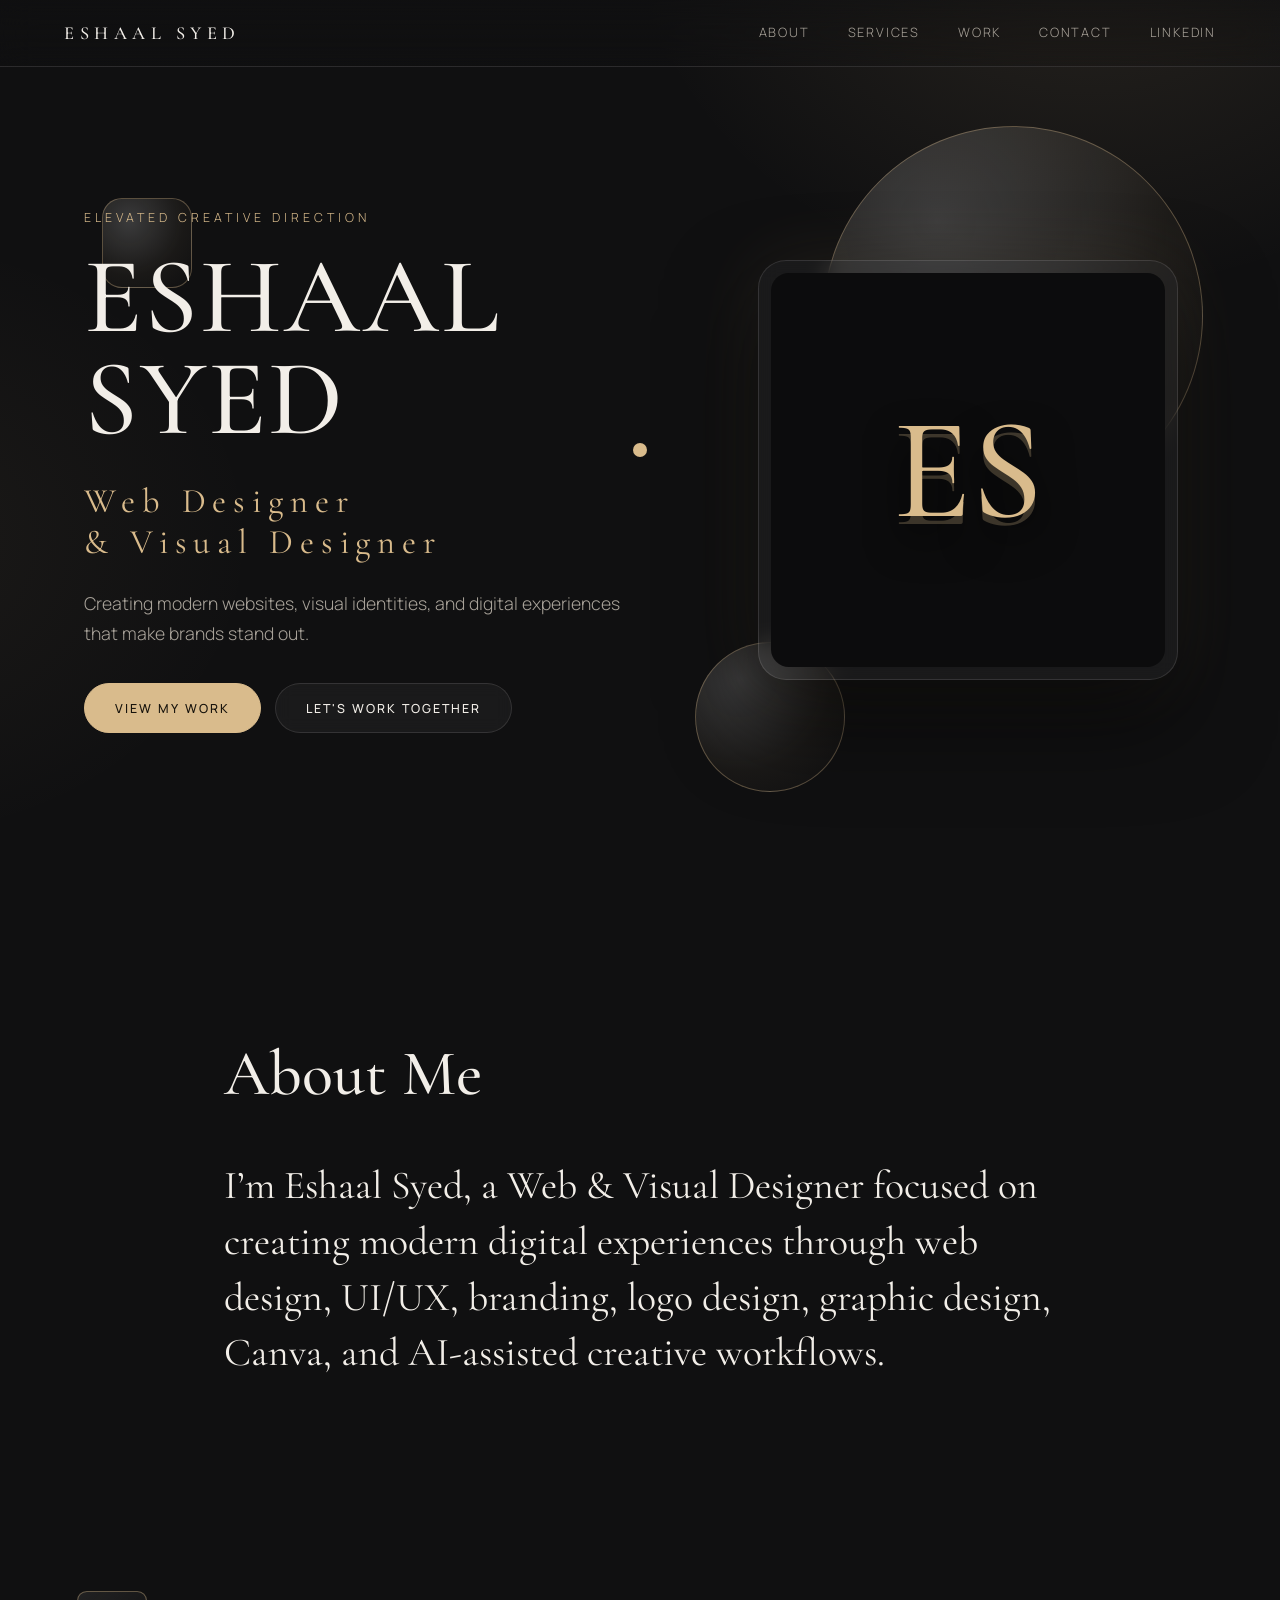
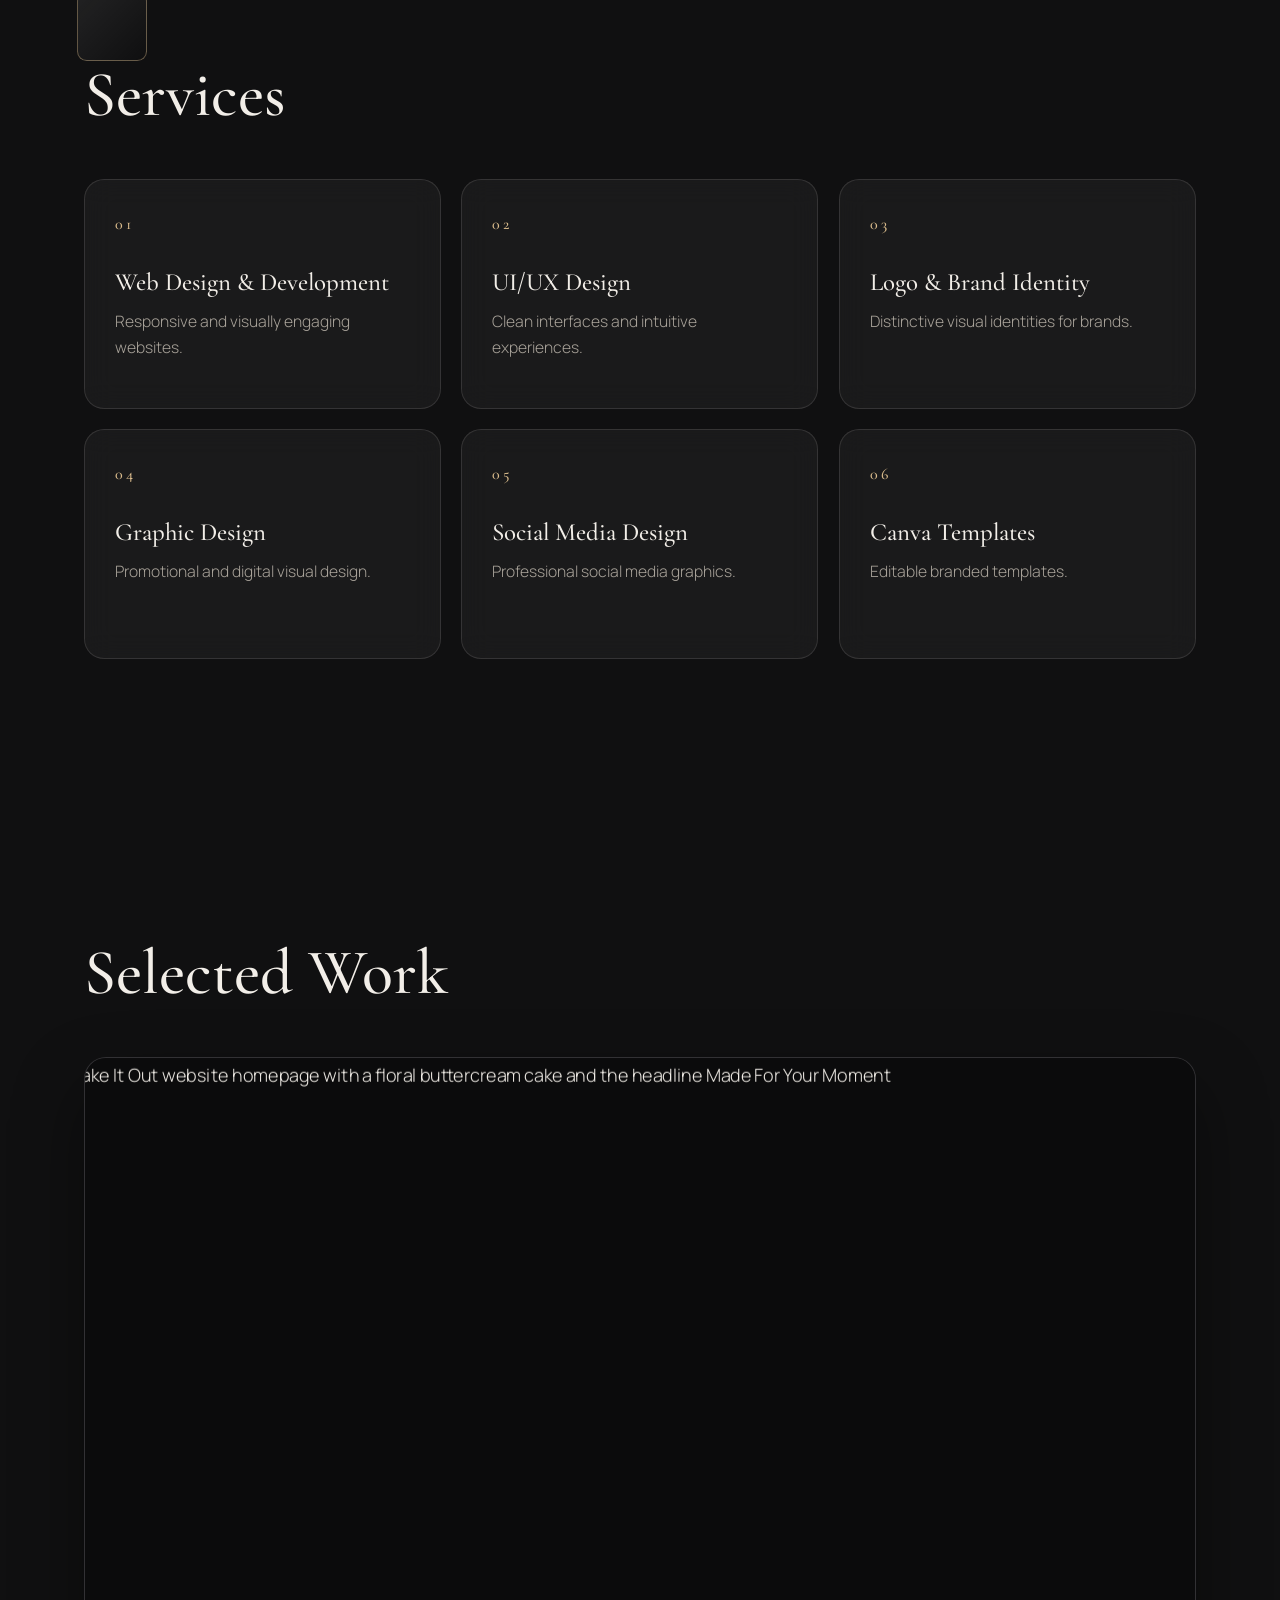
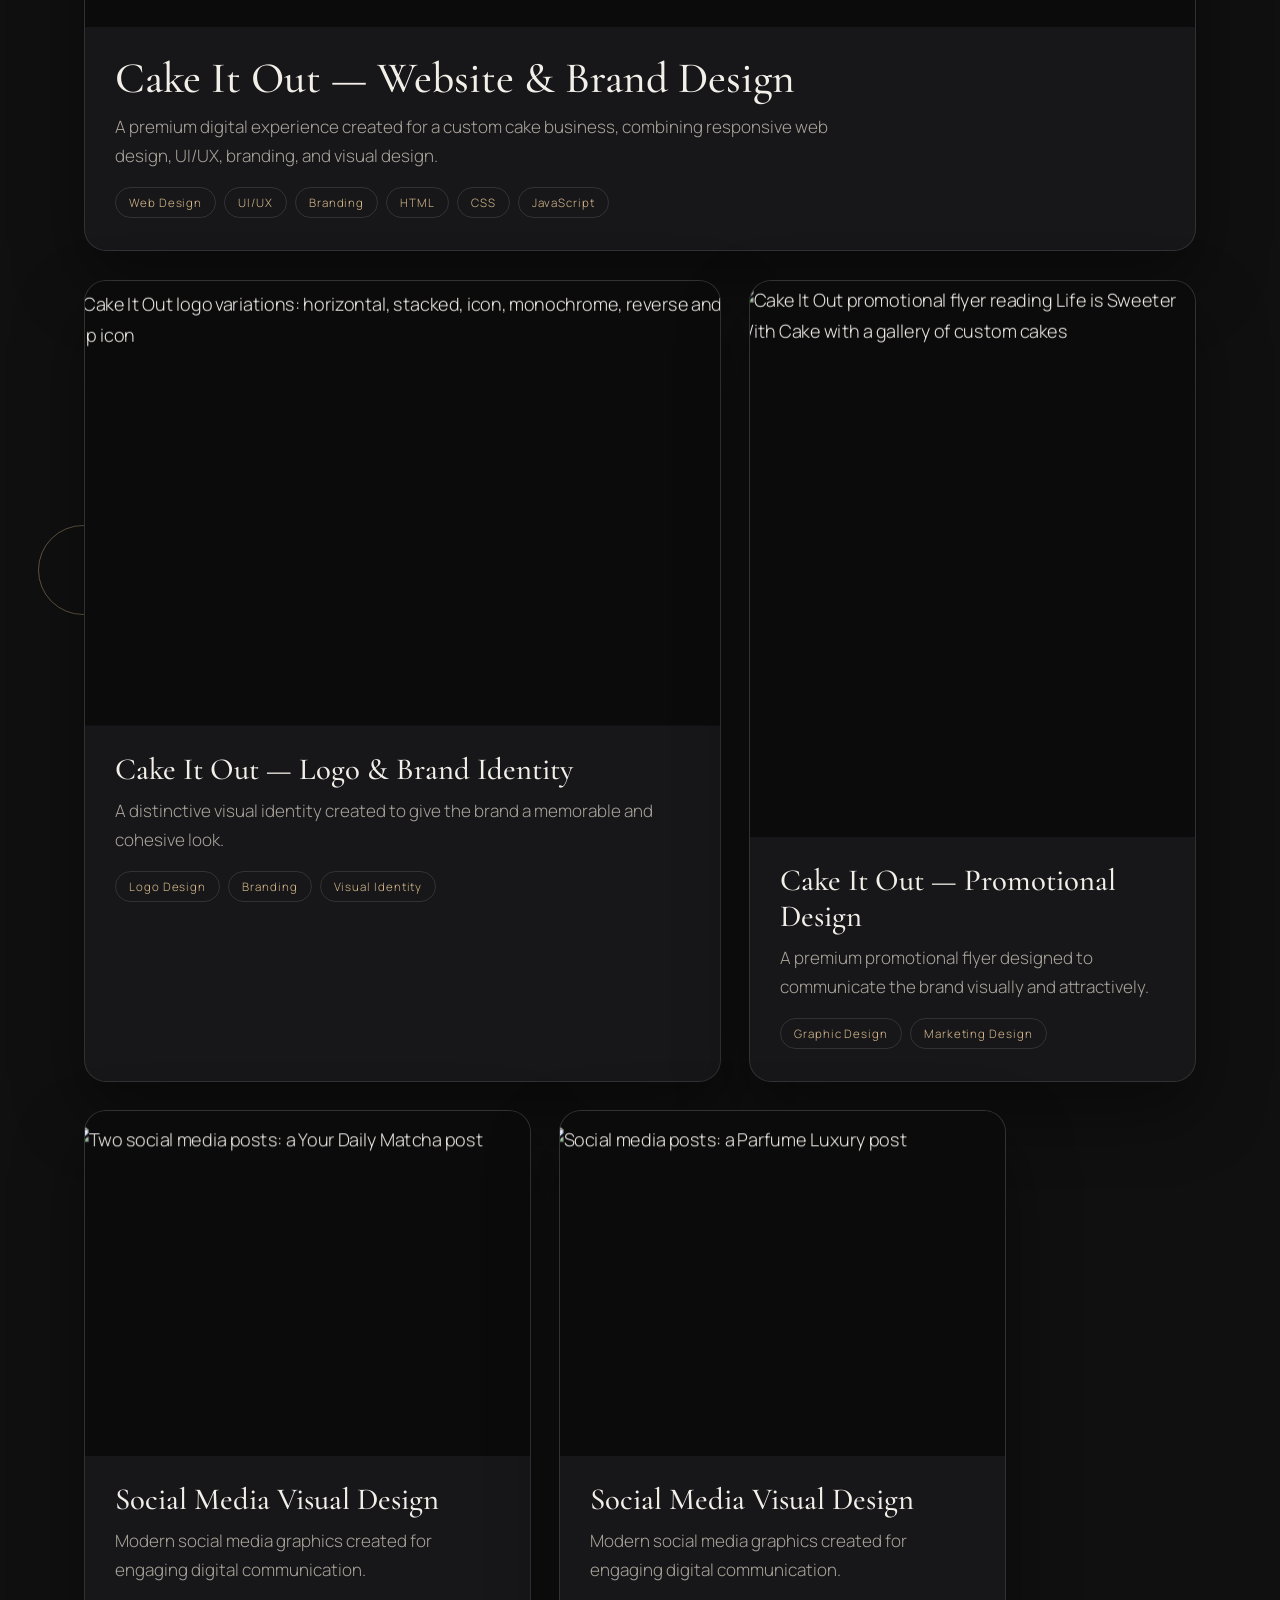
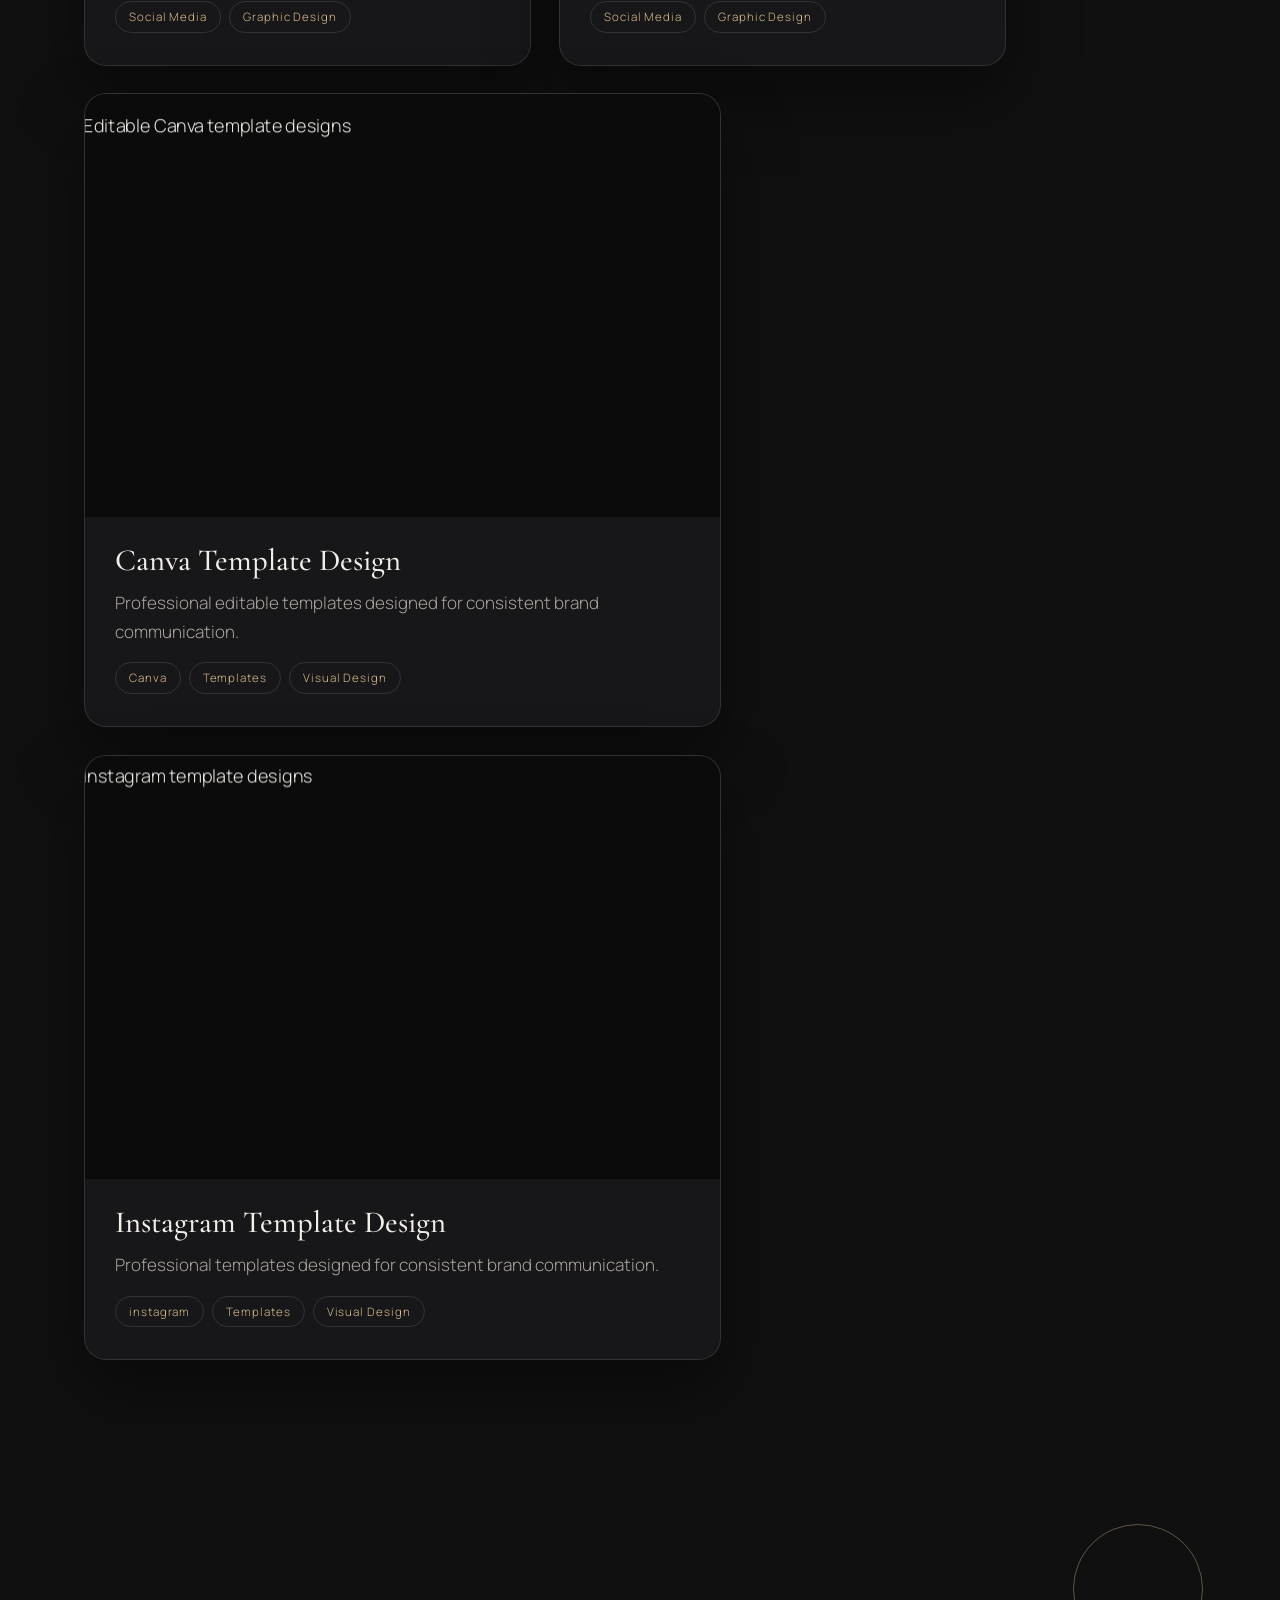
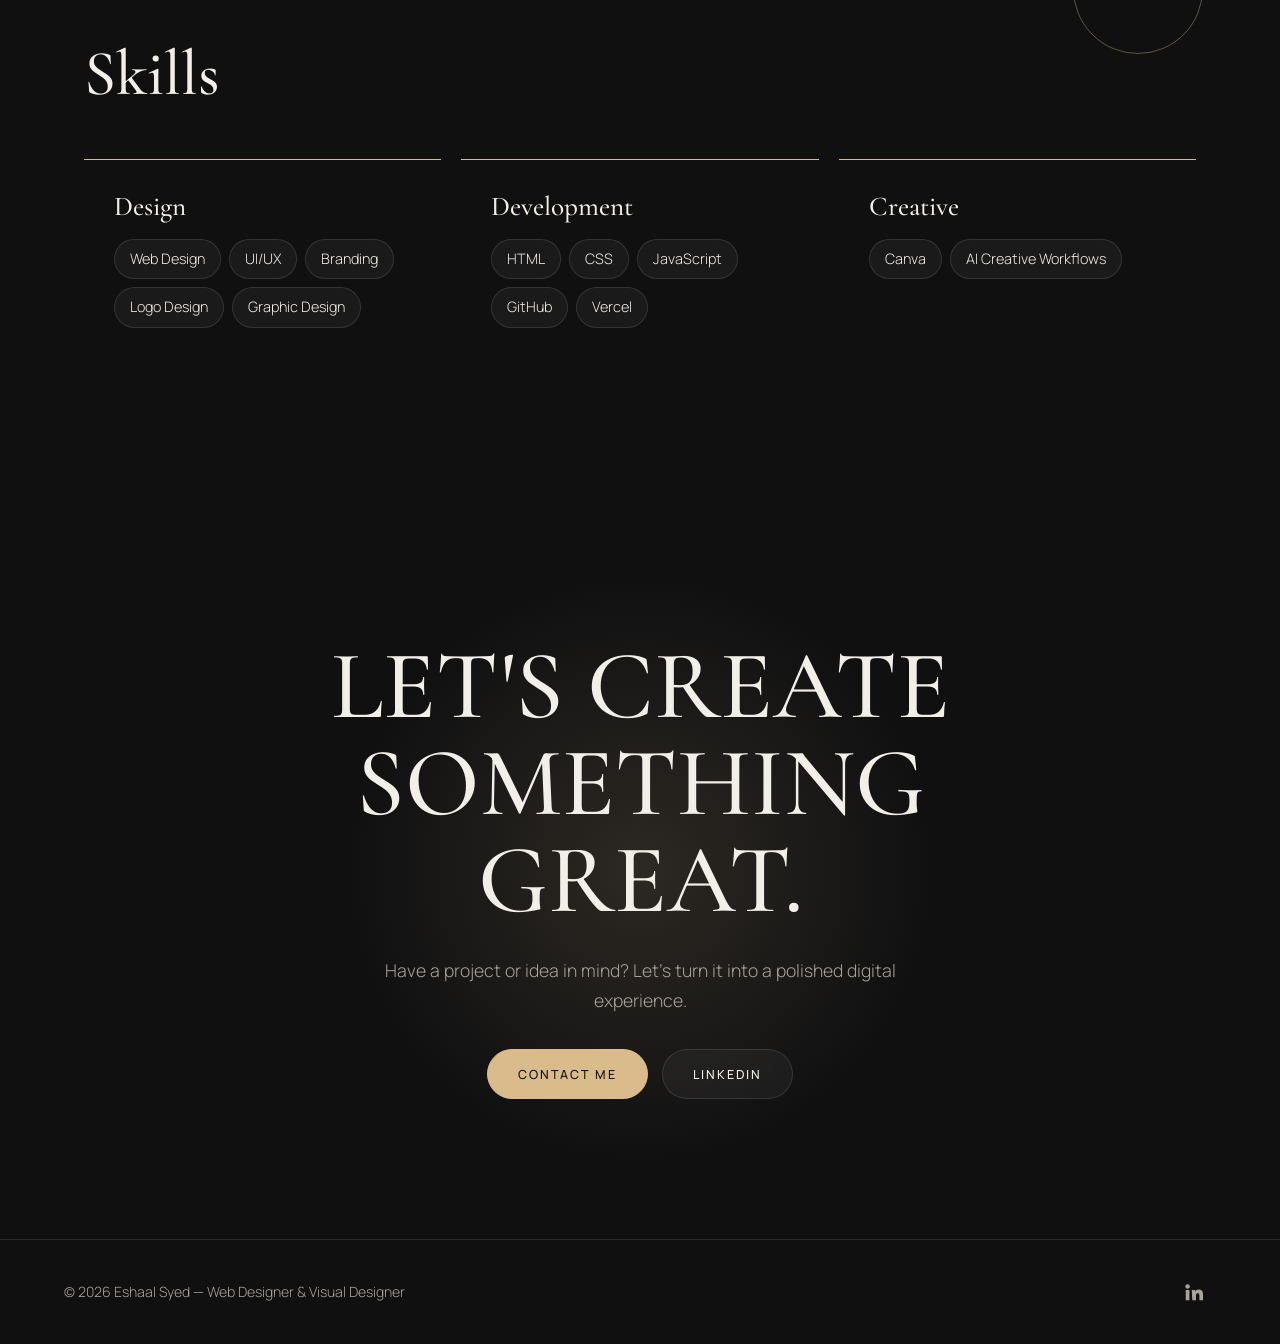
==== commit 65378485: "Update index.html" ====
--- a/index.html
+++ b/index.html
@@ -124,6 +124,14 @@
           <p>Professional editable templates designed for consistent brand communication.</p>
           <ul class="tags"><li>Canva</li><li>Templates</li><li>Visual Design</li></ul></div>
         </div>
+          </article>
+      <article class="project p5 rv" data-cursor>
+        <div class="tilt card">
+          <div class="media"><img src="images/instagram-templates.png" width="1600" height="1000" loading="lazy" alt="Instagram template designs"></div>
+          <div class="info"><h3>Instagram Template Design</h3>
+          <p>Professional templates designed for consistent brand communication.</p>
+          <ul class="tags"><li>instagram</li><li>Templates</li><li>Visual Design</li></ul></div>
+        </div>
       </article>
     </div>
   </div>
